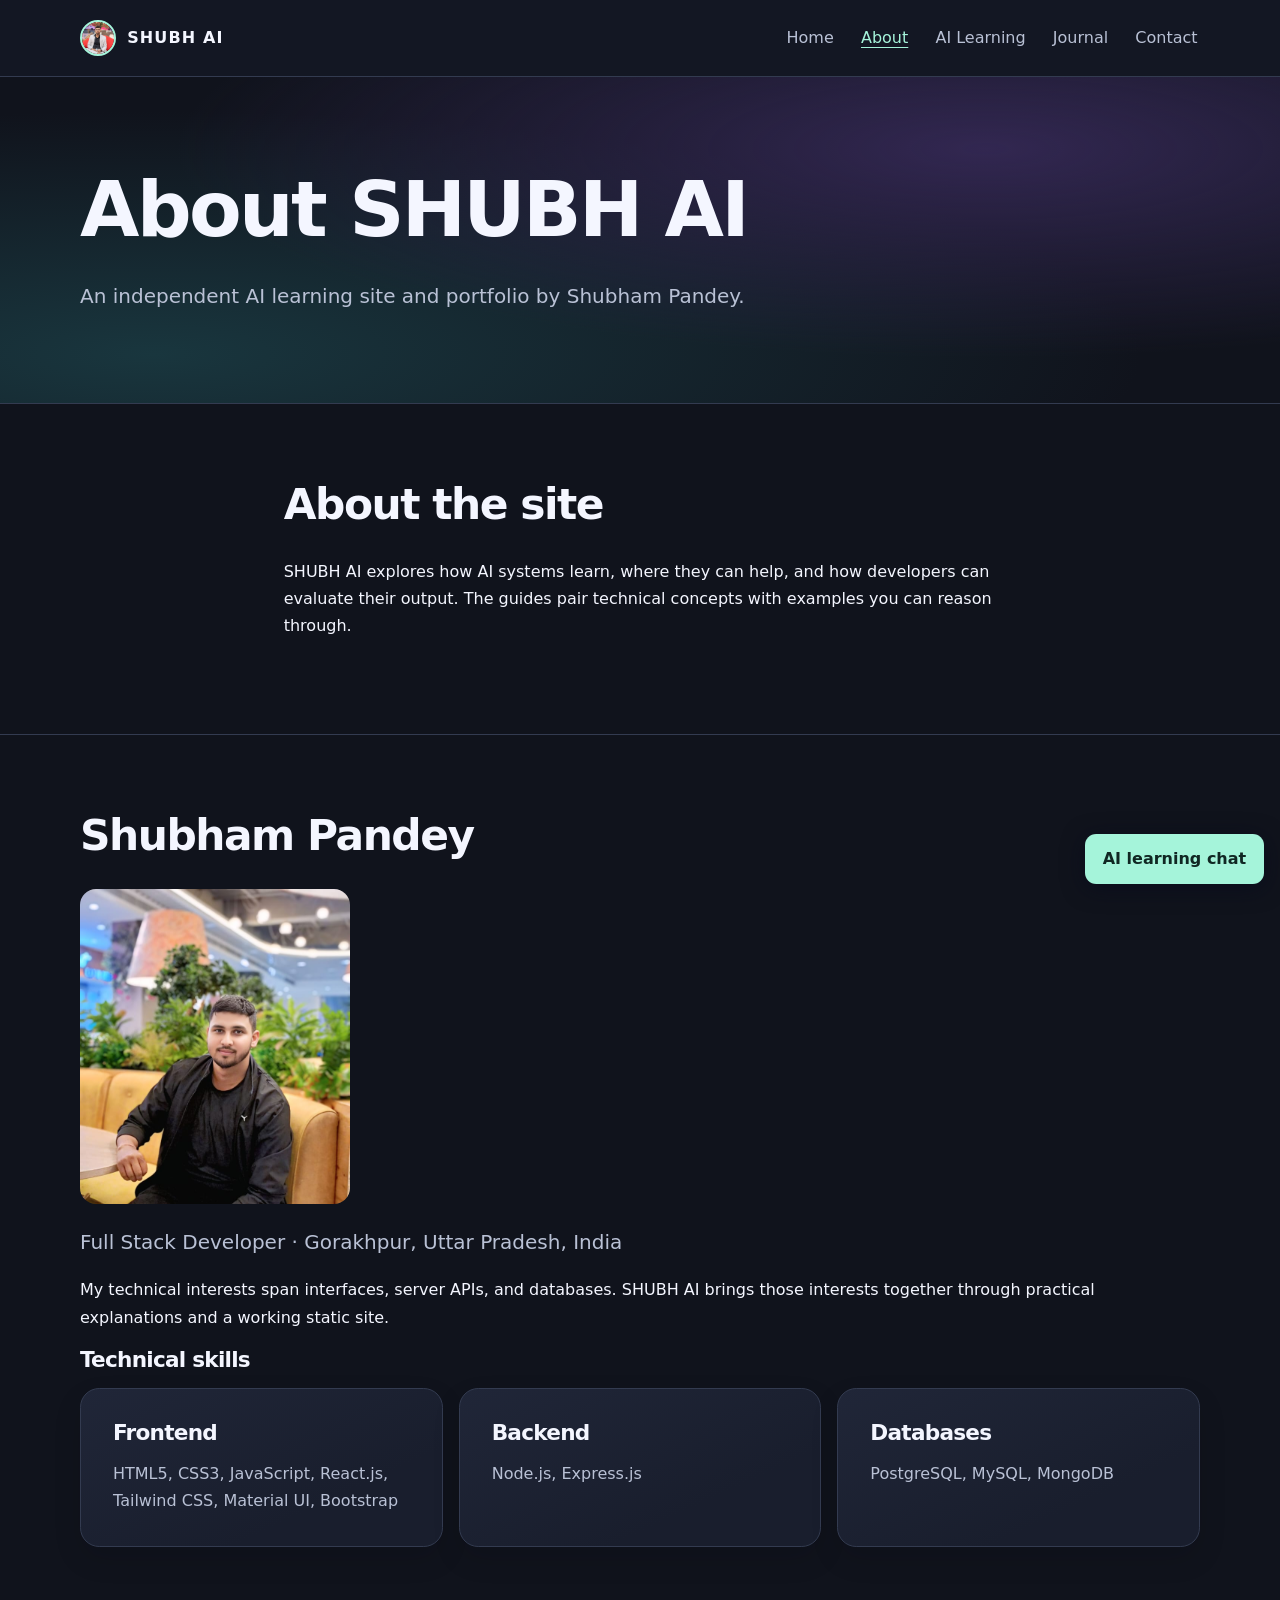
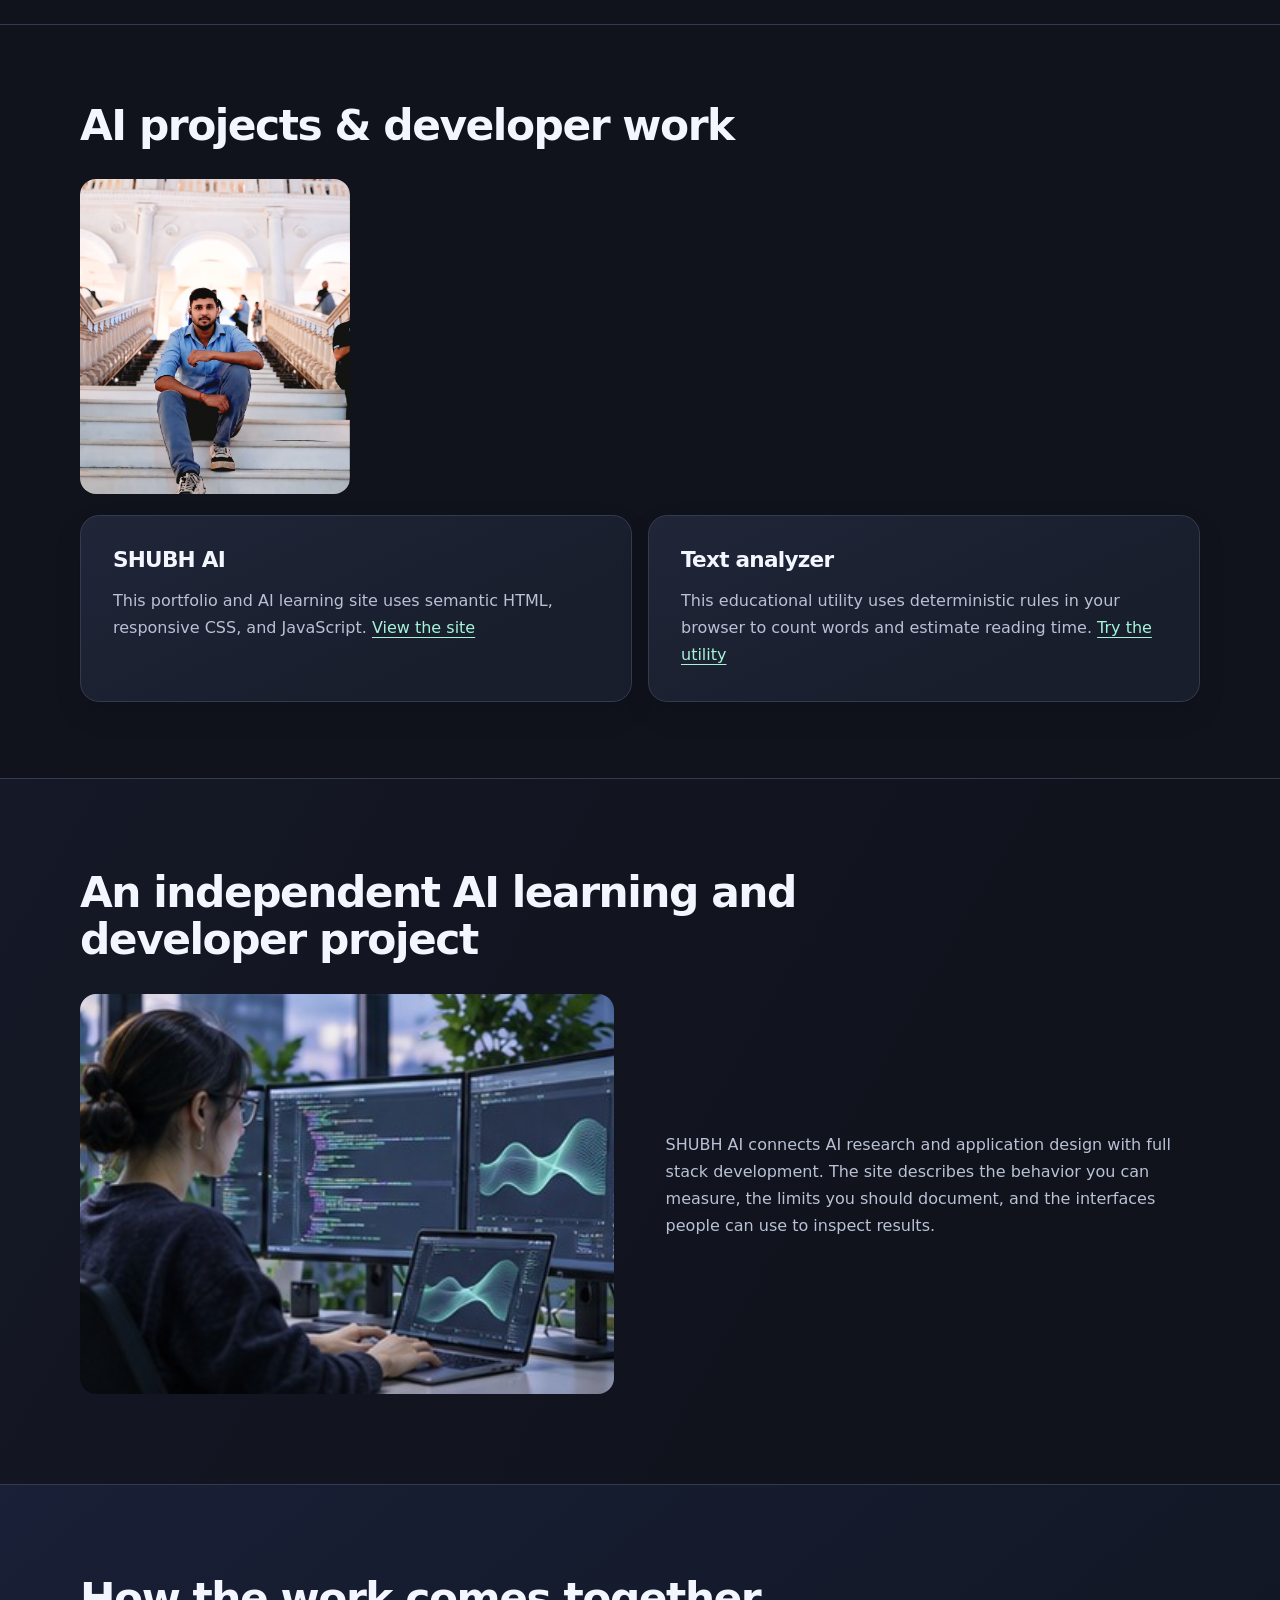
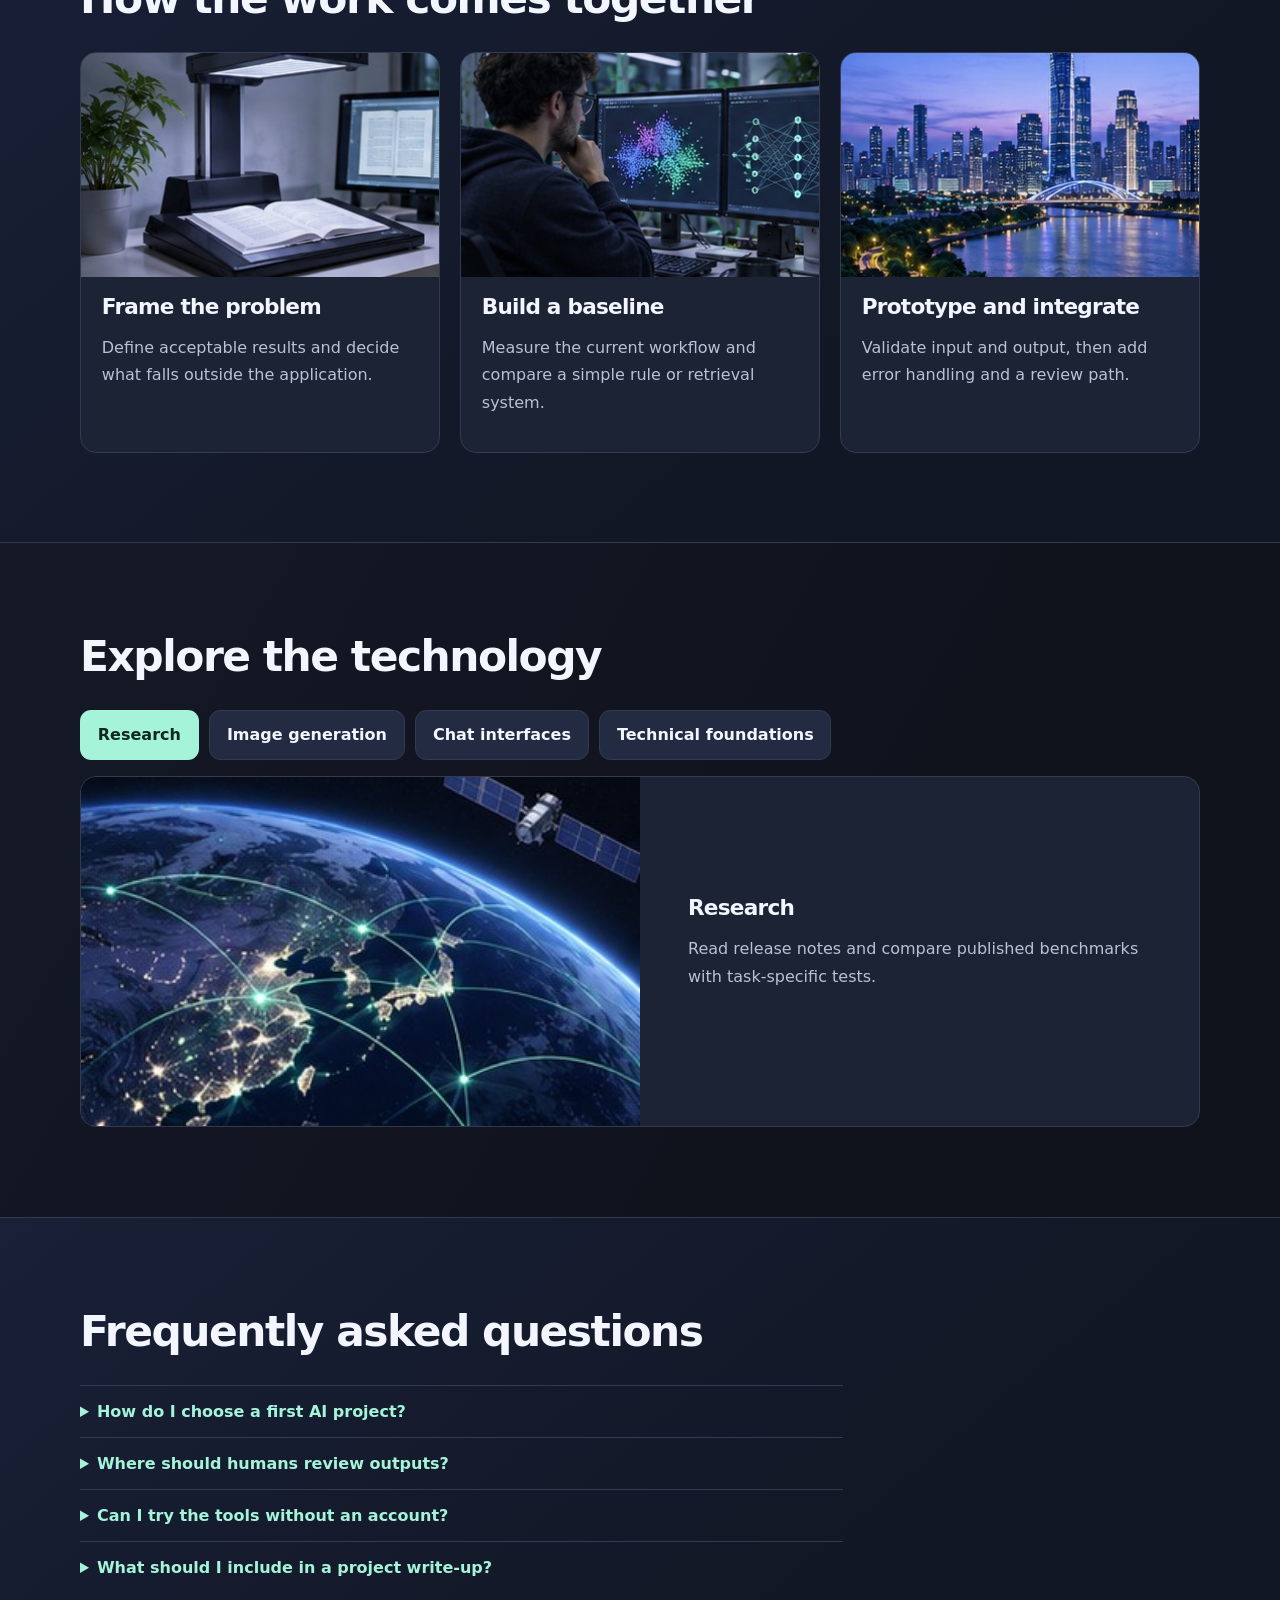
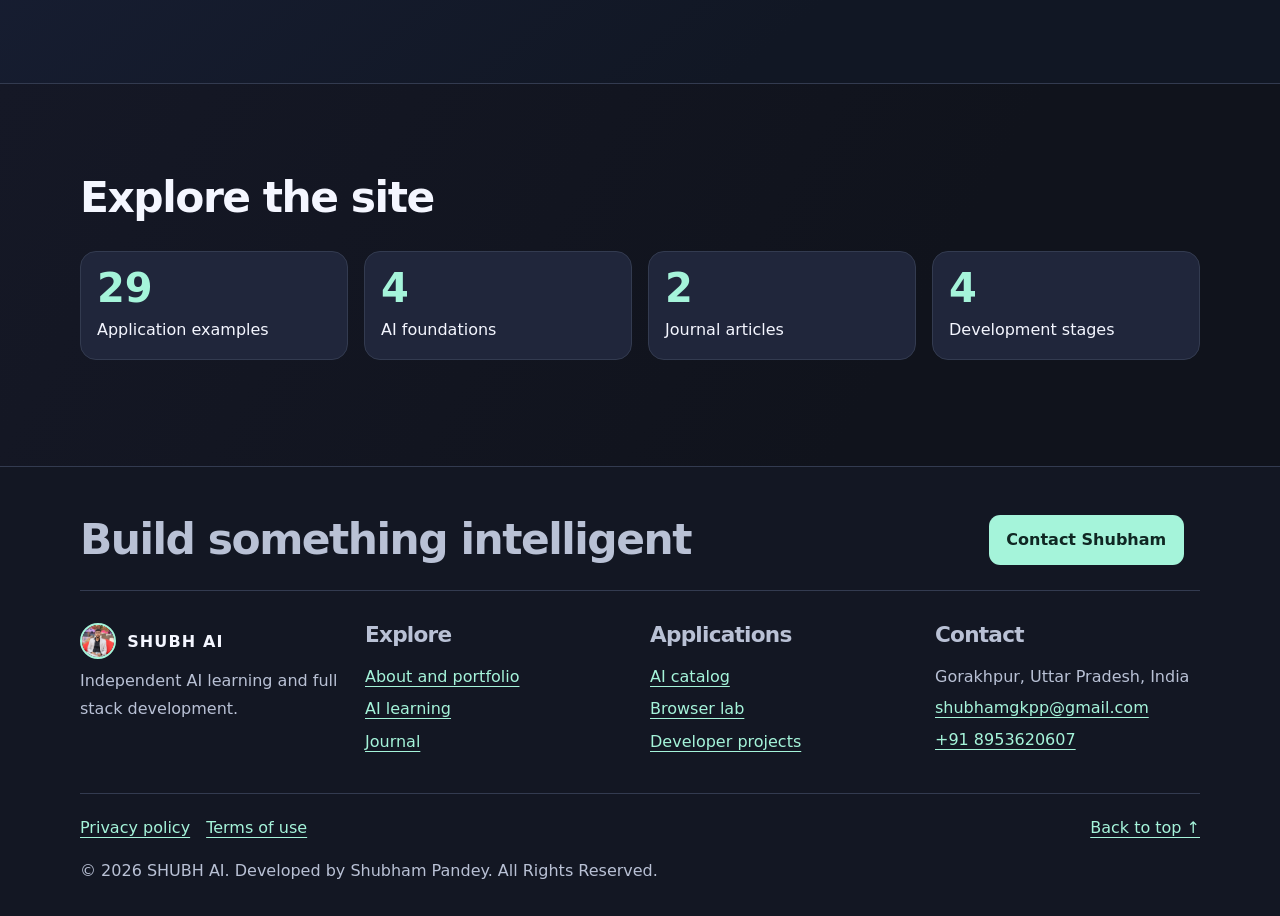
==== about.html @ d853c89f "Publish SHUBH AI website source" ====
<!doctype html>
<html lang="en">
<head>
  <meta charset="utf-8">
  <meta name="viewport" content="width=device-width, initial-scale=1">
  <title>About SHUBH AI | SHUBH AI</title>
  <meta name="description" content="An independent AI learning site and portfolio by Shubham Pandey.">
  <meta name="theme-color" content="#10131c">
  <link rel="icon" href="assets/mark.svg" type="image/svg+xml">
  <link rel="stylesheet" href="assets/site.css">
  <script defer src="assets/site.js"></script>

  <script defer src="assets/experience.js"></script>
</head>
<body id="top">
  <a class="skip" href="#main">Skip to content</a>
  <header><div class="wrap bar">
    <a class="brand" href="index.html"><img class="portrait-logo" src="assets/brand-photo.png" width="36" height="36" alt=""> SHUBH AI</a>
    <button class="menu secondary" type="button" aria-controls="navigation" aria-expanded="false">Menu</button>
    <nav id="navigation" aria-label="Main navigation"><a href="index.html">Home</a><a href="about.html" aria-current="page">About</a><a href="ai-solutions.html">AI Learning</a><a href="blog.html">Journal</a><a href="contact.html">Contact</a></nav>
  </div></header>
  <main id="main" tabindex="-1">
    <section class="hero "><div class="wrap">
      <div><h1>About SHUBH AI</h1><p class="lead">An independent AI learning site and portfolio by Shubham Pandey.</p></div>
    </div></section>
    <section class="section"><div class="wrap prose"><h2>About the site</h2><p>SHUBH AI explores how AI systems learn, where they can help, and how developers can evaluate their output. The guides pair technical concepts with examples you can reason through.</p></div></section><section class="section"><div class="wrap "><h2 id="developer">Shubham Pandey</h2><img class="profile-photo" src="assets/developer-photo.png" alt="Shubham Pandey" loading="lazy">
<p class="lead">Full Stack Developer · Gorakhpur, Uttar Pradesh, India</p>
<p>My technical interests span interfaces, server APIs, and databases. SHUBH AI brings those interests together through practical explanations and a working static site.</p>
<h3>Technical skills</h3><div class="grid"><article class="card"><h3>Frontend</h3><p>HTML5, CSS3, JavaScript, React.js, Tailwind CSS, Material UI, Bootstrap</p></article><article class="card"><h3>Backend</h3><p>Node.js, Express.js</p></article><article class="card"><h3>Databases</h3><p>PostgreSQL, MySQL, MongoDB</p></article></div></div></section><section class="section"><div class="wrap "><h2 id="projects">AI projects &amp; developer work</h2><img class="profile-photo portfolio-photo" src="assets/portfolio-photo.png" alt="Shubham Pandey seated on a staircase" loading="lazy"><div class="grid"><article class="card"><h3>SHUBH AI</h3><p>This portfolio and AI learning site uses semantic HTML, responsive CSS, and JavaScript. <a href="index.html">View the site</a></p></article><article class="card"><h3>Text analyzer</h3><p>This educational utility uses deterministic rules in your browser to count words and estimate reading time. <a href="ai-solutions.html#tools">Try the utility</a></p></article></div></div></section>
  <section class="showcase "><div class="wrap"><h2>An independent AI learning and developer project</h2><div class="feature-split"><img class="editorial" src="assets/editorial-15.jpg" width="640" height="480" alt="" loading="lazy"><div><p>SHUBH AI connects AI research and application design with full stack development. The site describes the behavior you can measure, the limits you should document, and the interfaces people can use to inspect results.</p></div></div></div></section><section class="showcase "><div class="wrap"><h2>How the work comes together</h2><div class="feature-grid"><article class="feature-card" ><img class="editorial" src="assets/editorial-4.jpg" width="640" height="480" alt="" loading="lazy"><div><h3>Frame the problem</h3><p>Define acceptable results and decide what falls outside the application.</p></div></article><article class="feature-card" ><img class="editorial" src="assets/editorial-5.jpg" width="640" height="480" alt="" loading="lazy"><div><h3>Build a baseline</h3><p>Measure the current workflow and compare a simple rule or retrieval system.</p></div></article><article class="feature-card" ><img class="editorial" src="assets/editorial-6.jpg" width="640" height="480" alt="" loading="lazy"><div><h3>Prototype and integrate</h3><p>Validate input and output, then add error handling and a review path.</p></div></article></div></div></section><section class="showcase "><div class="wrap"><h2>Explore the technology</h2><div data-tabs><div class="tab-buttons" role="tablist" aria-label="Explore the technology" hidden><button type="button" id="about-tab-0" aria-controls="about-panel-0" role="tab" aria-selected="false">Research</button><button type="button" id="about-tab-1" aria-controls="about-panel-1" role="tab" aria-selected="false">Image generation</button><button type="button" id="about-tab-2" aria-controls="about-panel-2" role="tab" aria-selected="false">Chat interfaces</button><button type="button" id="about-tab-3" aria-controls="about-panel-3" role="tab" aria-selected="false">Technical foundations</button></div><div class="tab-panels"><div id="about-panel-0" aria-labelledby="about-tab-0" role="tabpanel"><article class="feature-card" ><img class="editorial" src="assets/editorial-9.jpg" width="640" height="480" alt="" loading="lazy"><div><h3>Research</h3><p>Read release notes and compare published benchmarks with task-specific tests.</p></div></article></div><div id="about-panel-1" aria-labelledby="about-tab-1" role="tabpanel"><article class="feature-card" ><img class="editorial" src="assets/editorial-10.jpg" width="640" height="480" alt="" loading="lazy"><div><h3>Image generation</h3><p>Explore prompt composition and check whether generated images meet a brief.</p></div></article></div><div id="about-panel-2" aria-labelledby="about-tab-2" role="tabpanel"><article class="feature-card" ><img class="editorial" src="assets/editorial-11.jpg" width="640" height="480" alt="" loading="lazy"><div><h3>Chat interfaces</h3><p>Use source-grounded responses and make uncertainty visible.</p></div></article></div><div id="about-panel-3" aria-labelledby="about-tab-3" role="tabpanel"><article class="feature-card" ><img class="editorial" src="assets/editorial-12.jpg" width="640" height="480" alt="" loading="lazy"><div><h3>Technical foundations</h3><p>Build accessible frontends, APIs with predictable errors, and queryable data models.</p></div></article></div></div></div></div></section><section class="showcase "><div class="wrap"><h2>Frequently asked questions</h2><div class="faq"><details><summary>How do I choose a first AI project?</summary><p>Pick a narrow task with examples you can verify. Measure a simple baseline before training or integrating a model.</p></details><details><summary>Where should humans review outputs?</summary><p>Add review wherever an incorrect decision could affect people, publish information, or change important records.</p></details><details><summary>Can I try the tools without an account?</summary><p>The text analyzer and the learning chat run locally in your browser.</p></details><details><summary>What should I include in a project write-up?</summary><p>Document the input data, baseline, evaluation split, limitations and examples of failures.</p></details></div></div></section><section class="showcase"><div class="wrap"><h2>Explore the site</h2><dl class="site-stats"><div><dt>Application examples</dt><dd>29</dd></div><div><dt>AI foundations</dt><dd>4</dd></div><div><dt>Journal articles</dt><dd>2</dd></div><div><dt>Development stages</dt><dd>4</dd></div></dl></div></section></main>
  <footer class="site-footer"><div class="wrap">
<div class="footer-cta"><h2>Build something intelligent</h2><a class="button" href="contact.html">Contact Shubham</a></div>
<div class="footer-grid"><div><a class="brand" href="index.html"><img class="portrait-logo" src="assets/brand-photo.png" width="36" height="36" alt=""> SHUBH AI</a><p>Independent AI learning and full stack development.</p></div>
<div><h3>Explore</h3><a href="about.html">About and portfolio</a><a href="ai-solutions.html">AI learning</a><a href="blog.html">Journal</a></div>
<div><h3>Applications</h3><a href="ai-solutions.html#catalog">AI catalog</a><a href="ai-solutions.html#tools">Browser lab</a><a href="about.html#projects">Developer projects</a></div>
<div><h3>Contact</h3><p>Gorakhpur, Uttar Pradesh, India</p><a href="mailto:shubhamgkpp@gmail.com">shubhamgkpp@gmail.com</a><a href="tel:+918953620607">+91 8953620607</a></div></div>
<div class="footer-bottom"><a class="back-top" href="#top">Back to top ↑</a><a href="privacy-policy.html">Privacy policy</a><a href="term-services.html">Terms of use</a><p>© 2026 SHUBH AI. Developed by Shubham Pandey. All Rights Reserved.</p></div></div></footer><button type="button" class="chat-launch" aria-controls="learning-chat" aria-expanded="false" hidden>AI learning chat</button>
<section class="chat-panel" id="learning-chat" aria-labelledby="chat-title" hidden>
<div class="chat-heading"><h2 id="chat-title">AI learning chat</h2><button type="button" data-chat-close aria-label="Close chat">×</button></div>
<p>Ask about SHUBH AI, Shubham, projects, or contact details. General questions are skipped.</p><div class="chat-history" role="log" aria-live="polite"></div>
<form id="chat-form"><label for="chat-query">Ask about an AI topic</label><input id="chat-query" name="query" required maxlength="180" placeholder="Try: How can I contact Shubham?"><button>Send</button></form></section>
</body>
</html>
---- assets/site.css ----
:root{color-scheme:dark;--bg:#10131c;--surface:#191e2d;--border:#333b50;--muted:#b9c1d5;--ink:#f4f6ff;--mint:#a5f4da;--violet:#bcb0ff;font-family:"DM Sans",system-ui,sans-serif}
*{box-sizing:border-box}
body{margin:0;background:var(--bg);color:var(--ink);line-height:1.7}
a{color:var(--mint);text-underline-offset:.25em}
a:hover{color:white}
:focus-visible{outline:3px solid var(--violet);outline-offset:5px}
.wrap{width:min(1120px,calc(100% - 3rem));margin-inline:auto}
header{border-bottom:1px solid var(--border);background:#131723}
.bar{display:flex;align-items:center;justify-content:space-between;flex-wrap:wrap;gap:1rem;padding-block:1rem}
.brand{display:inline-flex;gap:.7rem;align-items:center;font-weight:850;letter-spacing:.07em;text-decoration:none;color:var(--ink)}
nav{display:flex;flex-wrap:wrap;gap:.5rem 1.4rem}
nav a{color:var(--muted);text-decoration:none}
nav a[aria-current]{color:var(--mint);text-decoration:underline}
.menu{display:none}
.skip{position:absolute;left:1rem;top:1rem;transform:translateY(-200%);background:var(--bg);padding:.5rem;z-index:5}
.skip:focus{transform:none}
.hero{background:radial-gradient(ellipse at 78% 20%,#302753,transparent 55%),radial-gradient(ellipse at 9% 90%,#14343a,transparent 52%);border-bottom:1px solid var(--border)}
.hero .wrap{padding-block:clamp(3rem,9vw,8rem)}
.hero.home .wrap{display:grid;grid-template-columns:1.25fr 1fr;gap:2rem;align-items:center}
.eyebrow{color:var(--mint);font-weight:700;letter-spacing:.13em;text-transform:uppercase;font-size:.8rem}
h1,h2,h3{line-height:1.12;margin:0 0 .7em;letter-spacing:-.035em}
h1{font-size:clamp(2.4rem,6vw,5.25rem);margin-bottom:.35em}
h2{font-size:clamp(1.75rem,4vw,2.65rem)}
h3{font-size:1.35rem}
p{margin:0 0 1.1rem}
.lead{font-size:clamp(1rem,2vw,1.25rem);max-width:63ch;color:var(--muted)}
.section{padding-block:clamp(2.4rem,6vw,5rem)}
.section+.section{border-top:1px solid var(--border)}
.grid{display:grid;grid-template-columns:repeat(auto-fit,minmax(min(100%,245px),1fr));gap:1rem}
.card{background:var(--surface);border:1px solid var(--border);border-radius:1.2rem;padding:clamp(1.3rem,3vw,2rem);transition:border-color .2s,transform .2s}
.card:hover{border-color:var(--violet);transform:translateY(-3px)}
.card p,.muted{color:var(--muted)}
.actions{display:flex;flex-wrap:wrap;gap:.8rem;margin-top:1.5rem}
.button,button{display:inline-block;border:1px solid transparent;border-radius:.7rem;padding:.65rem 1.05rem;background:var(--mint);color:#102723;font:inherit;font-weight:750;text-decoration:none;cursor:pointer}
.button:hover,button:hover{background:white;color:#102723}
button:disabled{opacity:.65;cursor:default}
.secondary{background:transparent;border-color:var(--border);color:var(--ink)}
.prose{max-width:70ch}
.prose h2:not(:first-child){margin-top:1.3em}
label{display:block;font-weight:650;margin-bottom:.3rem}
input,textarea{display:block;width:100%;margin-bottom:1rem;padding:.7rem .8rem;border:1px solid var(--border);border-radius:.55rem;background:#10131c;color:var(--ink);font:inherit}
textarea{min-height:9rem;resize:vertical}
[hidden]{display:none!important}
#form-status,#text-result{margin-top:1rem;color:var(--mint)}
.visual{width:100%;height:auto;max-width:460px;margin-inline:auto;display:block}
.flow-dot{animation:pulse 3s ease-in-out infinite alternate;transform-box:fill-box;transform-origin:center}
@keyframes pulse{to{transform:scale(1.4);opacity:.65}}
footer{border-top:1px solid var(--border);color:var(--muted);padding-block:2rem}
footer a{margin-right:1rem}
footer p{margin-top:1rem;margin-bottom:0}
@media(max-width:680px){
.wrap{width:calc(100% - 2rem)}
.hero.home .wrap{grid-template-columns:1fr}
.visual{max-width:300px}
.bar nav{width:100%}
.js .menu{display:inline-block}
}
@media(prefers-reduced-motion:reduce){*,*::before,*::after{animation:none!important;transition:none!important}}
@layer polish {
  body { overflow-wrap: anywhere; }
}
body{min-height:100vh;display:flex;flex-direction:column}
main{flex:1}
.brand{flex-shrink:0}
nav a{display:inline-flex;align-items:center;min-height:44px;padding:.25rem .15rem}
.hero{background-image:radial-gradient(ellipse at 77% 22%,#322751,transparent 58%),radial-gradient(ellipse at 12% 85%,#19363e,transparent 62%)}
.hero:not(.home) .wrap{padding-block:clamp(2.75rem,7vw,6rem)}
.hero h1{text-wrap:balance}
.hero .lead:last-child{margin-bottom:0}
.card{min-width:0;background:linear-gradient(155deg,#202638,var(--surface) 70%);box-shadow:0 12px 28px #090b141f}
.card p:last-child{margin-bottom:0}
.card:focus-within{border-color:var(--violet)}
.card address{font-style:normal}
.card input:focus,.card textarea:focus,textarea:focus{border-color:var(--mint)}
button:disabled:hover{background:var(--mint)}
.visual{filter:drop-shadow(0 18px 32px #080b1766)}
footer{background:#131723}
@media(max-width:850px){
  .hero.home .wrap{grid-template-columns:minmax(0,1.1fr) minmax(0,.9fr)}
  .hero.home h1{font-size:clamp(2.25rem,6.5vw,4.75rem)}
}
@media(max-width:680px){
  .hero.home .wrap{grid-template-columns:minmax(0,1fr)}
  .bar nav a{padding-inline:.35rem}
}
.showcase{padding-block:clamp(3rem,7vw,6rem);border-top:1px solid var(--border);background:linear-gradient(120deg,#151826,#10131c 70%)}
.showcase h2{max-width:28ch}
.showcase:nth-of-type(even){background:linear-gradient(140deg,#192037,#111724 70%)}
.editorial{display:block;width:100%;height:auto;aspect-ratio:4/3;object-fit:cover;background:#293448;border-radius:1rem}
.home .editorial{box-shadow:0 26px 70px #070a1366;border:1px solid #645d86}
.feature-grid,.feature-split,.article-layout,.footer-grid{display:grid;gap:1.25rem}
.feature-grid{grid-template-columns:repeat(auto-fit,minmax(min(100%,250px),1fr))}
.feature-split{grid-template-columns:repeat(auto-fit,minmax(min(100%,375px),1fr));align-items:center;gap:clamp(1.25rem,4vw,4rem)}
.feature-split p,.feature-card p,.showcase>div>p{color:var(--muted)}
.feature-card{min-width:0;overflow:hidden;border:1px solid var(--border);border-radius:1rem;background:#1c2335;transition:transform .2s,border-color .2s}
.feature-card .editorial{border-radius:0;aspect-ratio:16/10}
.feature-card>div{padding:1.15rem 1.3rem}
.feature-card:hover,.feature-card:focus-within{border-color:var(--violet)}
.feature-card:hover{transform:translateY(-3px)}
.feature-card:target{outline:2px solid var(--mint);outline-offset:3px;scroll-margin:1rem}
.carousel{min-width:0}
.rail{display:grid;grid-auto-flow:column;grid-auto-columns:clamp(230px,32%,355px);gap:1rem;overflow-x:auto;scroll-snap-type:x mandatory;scroll-behavior:smooth;padding:.35rem 0 .8rem;scrollbar-color:#76719b #191e2d}
.rail>*{scroll-snap-align:start}
.rail-controls{display:flex;justify-content:flex-end;gap:.5rem;margin-top:1rem}
.rail-controls button{min-width:46px;padding:.4rem .75rem;font-size:1.35rem}
.featured .rail{grid-auto-columns:100%}
.hero-slide{display:grid;align-items:end;min-height:clamp(315px,36vw,460px);padding:clamp(1.4rem,5vw,4rem);border:1px solid var(--border);border-radius:1rem;background:linear-gradient(90deg,#101426f5,#101426a0 57%,#10142625),var(--hero-image) center/cover no-repeat}
.hero-slide p{max-width:45ch}
.section-link{margin-top:1.5rem}
.faq,.article-notes{max-width:75ch}
details{border-top:1px solid var(--border);padding:.75rem 0}
summary{cursor:pointer;font-weight:700;color:var(--mint)}
details p{margin:.65rem 0 0}
.catalog-controls{display:grid;gap:.35rem 1rem;grid-template-columns:auto minmax(0,1fr);align-items:center;margin:1.25rem 0}
.catalog-controls input,.catalog-controls select,.catalog-controls p{margin:0}
select{width:100%;border:1px solid var(--border);border-radius:.55rem;background:#10131c;color:var(--ink);font:inherit;padding:.7rem .8rem}
.article-layout{grid-template-columns:minmax(0,2.25fr) minmax(200px,1fr);align-items:start;gap:clamp(1.4rem,4vw,3.5rem)}
.article-layout article>.editorial,.card>.editorial{margin-bottom:1.5rem}
.article-layout article>.editorial{aspect-ratio:16/8}
.article-layout article>h2:not(:first-child){margin-top:1.25em}
.article-sidebar{background:var(--surface);border:1px solid var(--border);border-radius:1rem;padding:1.15rem}
.article-sidebar h2{font-size:1.55rem}
.article-notes form{margin-top:1rem}
.footer-cta{display:flex;gap:1rem;justify-content:space-between;align-items:center;flex-wrap:wrap;border-bottom:1px solid var(--border);padding:1rem 0 1.6rem}
.footer-cta h2{margin:0}
.footer-grid{grid-template-columns:repeat(auto-fit,minmax(min(100%,205px),1fr));padding-block:2rem}
.footer-grid>div>a{display:block;margin-bottom:.35rem}
.footer-grid>div>.brand{display:inline-flex}
.footer-grid p{margin:0 0 .25rem}
.footer-bottom{border-top:1px solid var(--border);padding-top:1.25rem}
.chat-launch{position:fixed;z-index:4;right:1rem;bottom:1rem;box-shadow:0 4px 22px #070b1caa}
.chat-panel{position:fixed;z-index:5;right:1rem;bottom:1rem;width:min(390px,calc(100vw - 2rem));max-height:calc(100dvh - 2rem);overflow:auto;background:#1d2638;border:1px solid #596781;border-radius:1rem;padding:1rem;box-shadow:0 12px 44px #020617c0}
.chat-heading{display:flex;align-items:center;justify-content:space-between;gap:1rem}
.chat-heading h2{font-size:1.5rem;margin:0}
.chat-history{max-height:30vh;overflow:auto}
.chat-history p{background:#121828;padding:.65rem;border-radius:.5rem;margin-bottom:.4rem}
.chat-panel form{margin-top:.8rem}
@media(max-width:680px){
  .rail{grid-auto-columns:min(82%,310px)}
  .article-layout,.catalog-controls{grid-template-columns:minmax(0,1fr)}
  .hero.home .editorial{max-height:310px}
}
@media(prefers-reduced-motion:reduce){.rail{scroll-behavior:auto}.feature-card:hover{transform:none}}
.tab-buttons{display:flex;flex-wrap:wrap;gap:.65rem;margin:0 0 1rem}
.tab-buttons button[aria-selected=false]{background:#222b42;color:var(--ink);border-color:var(--border)}
.tab-panels .feature-card{display:grid;grid-template-columns:minmax(0,1fr) minmax(0,1fr);align-items:center}
.tab-panels .feature-card>div{padding:clamp(1.25rem,4vw,3rem)}
.site-stats{display:grid;grid-template-columns:repeat(auto-fit,minmax(min(100%,175px),1fr));gap:1rem}
.site-stats>div{display:flex;flex-direction:column-reverse;padding:1rem;border:1px solid var(--border);border-radius:1rem;background:#20263b}
.site-stats dd{color:var(--mint);font-size:2.5rem;font-weight:800;line-height:1;margin:0 0 .5rem}
@media(max-width:680px){.tab-panels .feature-card{grid-template-columns:minmax(0,1fr)}}
.hero.home{background-image:linear-gradient(90deg,#101523 7%,#11182cf2 48%,#17192dbb 100%),url(editorial-0.jpg);background-size:cover;background-position:center}
.hero.home .wrap{grid-template-columns:minmax(0,1.2fr) minmax(0,1fr);min-height:min(680px,80vh);padding-block:clamp(3rem,7vw,6.7rem)}
.hero.home h1{font-size:clamp(2.3rem,4.45vw,4.1rem);text-wrap:initial}
@media(max-width:850px){.hero.home .wrap{min-height:0}.hero.home h1{font-size:clamp(2.2rem,4.75vw,3.2rem)}}
@media(max-width:680px){.hero.home .wrap{grid-template-columns:minmax(0,1fr)}}
.topic-band{display:grid;gap:.35rem;padding:1.15rem 1rem;text-align:center;background:linear-gradient(100deg,#2c3560,#464064,#283b4c);border-block:1px solid #666582}
.topic-band p{margin:0;color:var(--ink);font-weight:700}
.topic-band span{padding-inline:.4rem;color:var(--mint)}
.back-top{float:right;margin-right:0}
@media(max-width:440px){.back-top{float:none;display:block;margin-bottom:.6rem}}
.portrait-logo{object-fit:cover;object-position:50% 26%;border-radius:50%;border:2px solid var(--mint)}
.profile-photo{display:block;width:min(100%,270px);max-height:315px;object-fit:cover;object-position:50% 42%;border-radius:1rem;margin:0 0 1.3rem}
.portfolio-photo{object-position:50% 70%}
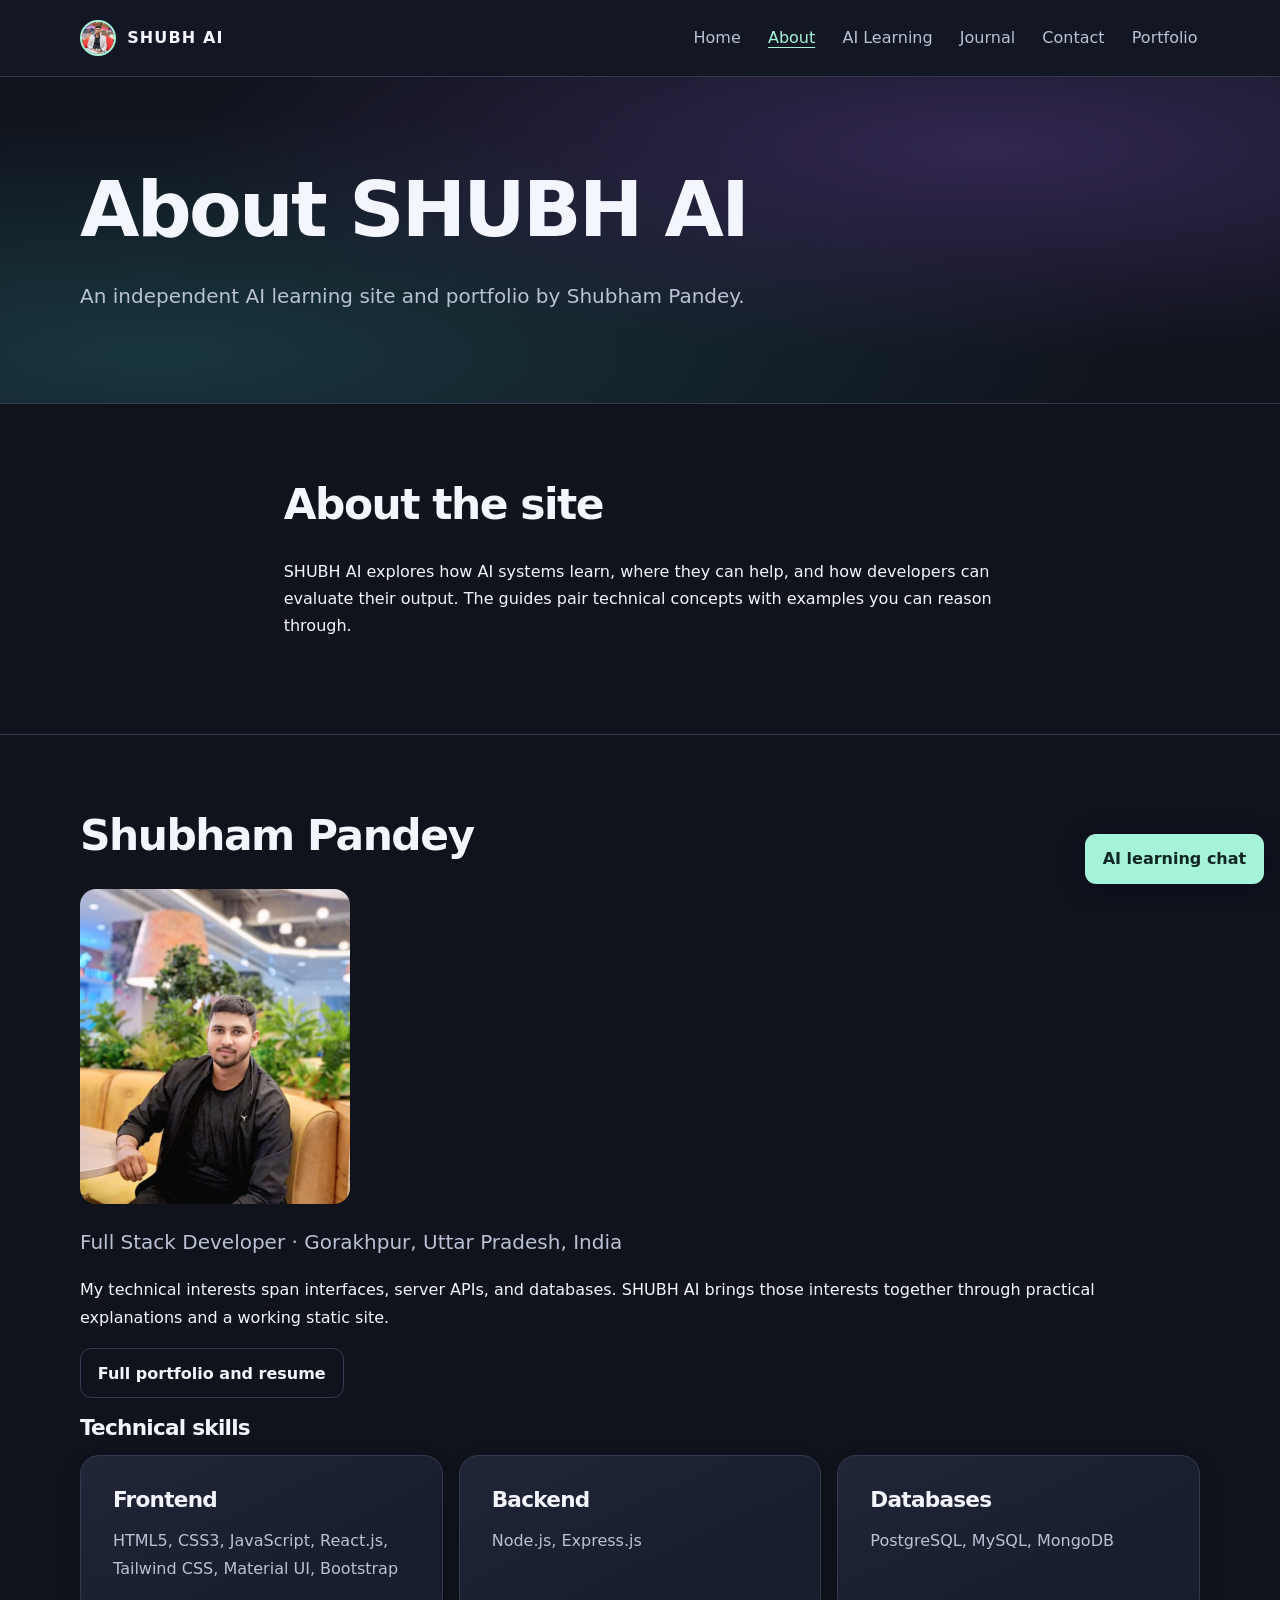
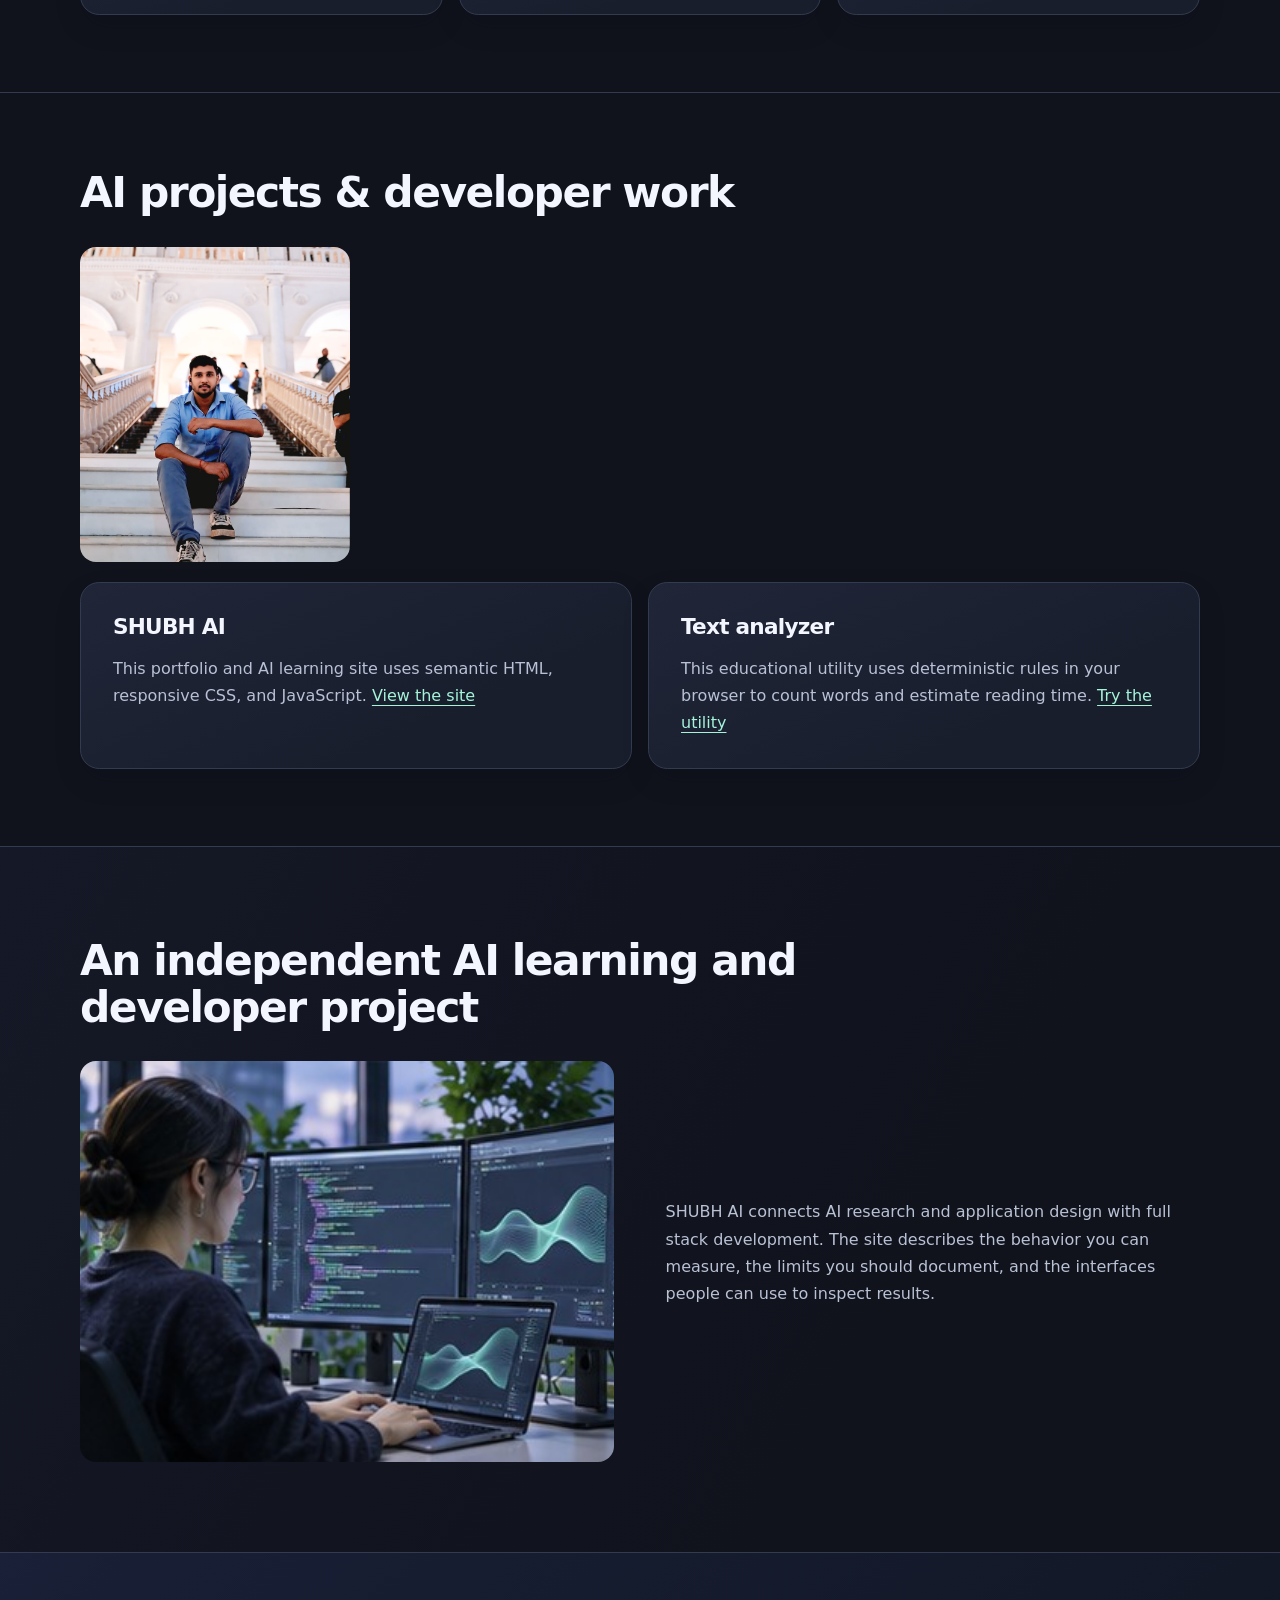
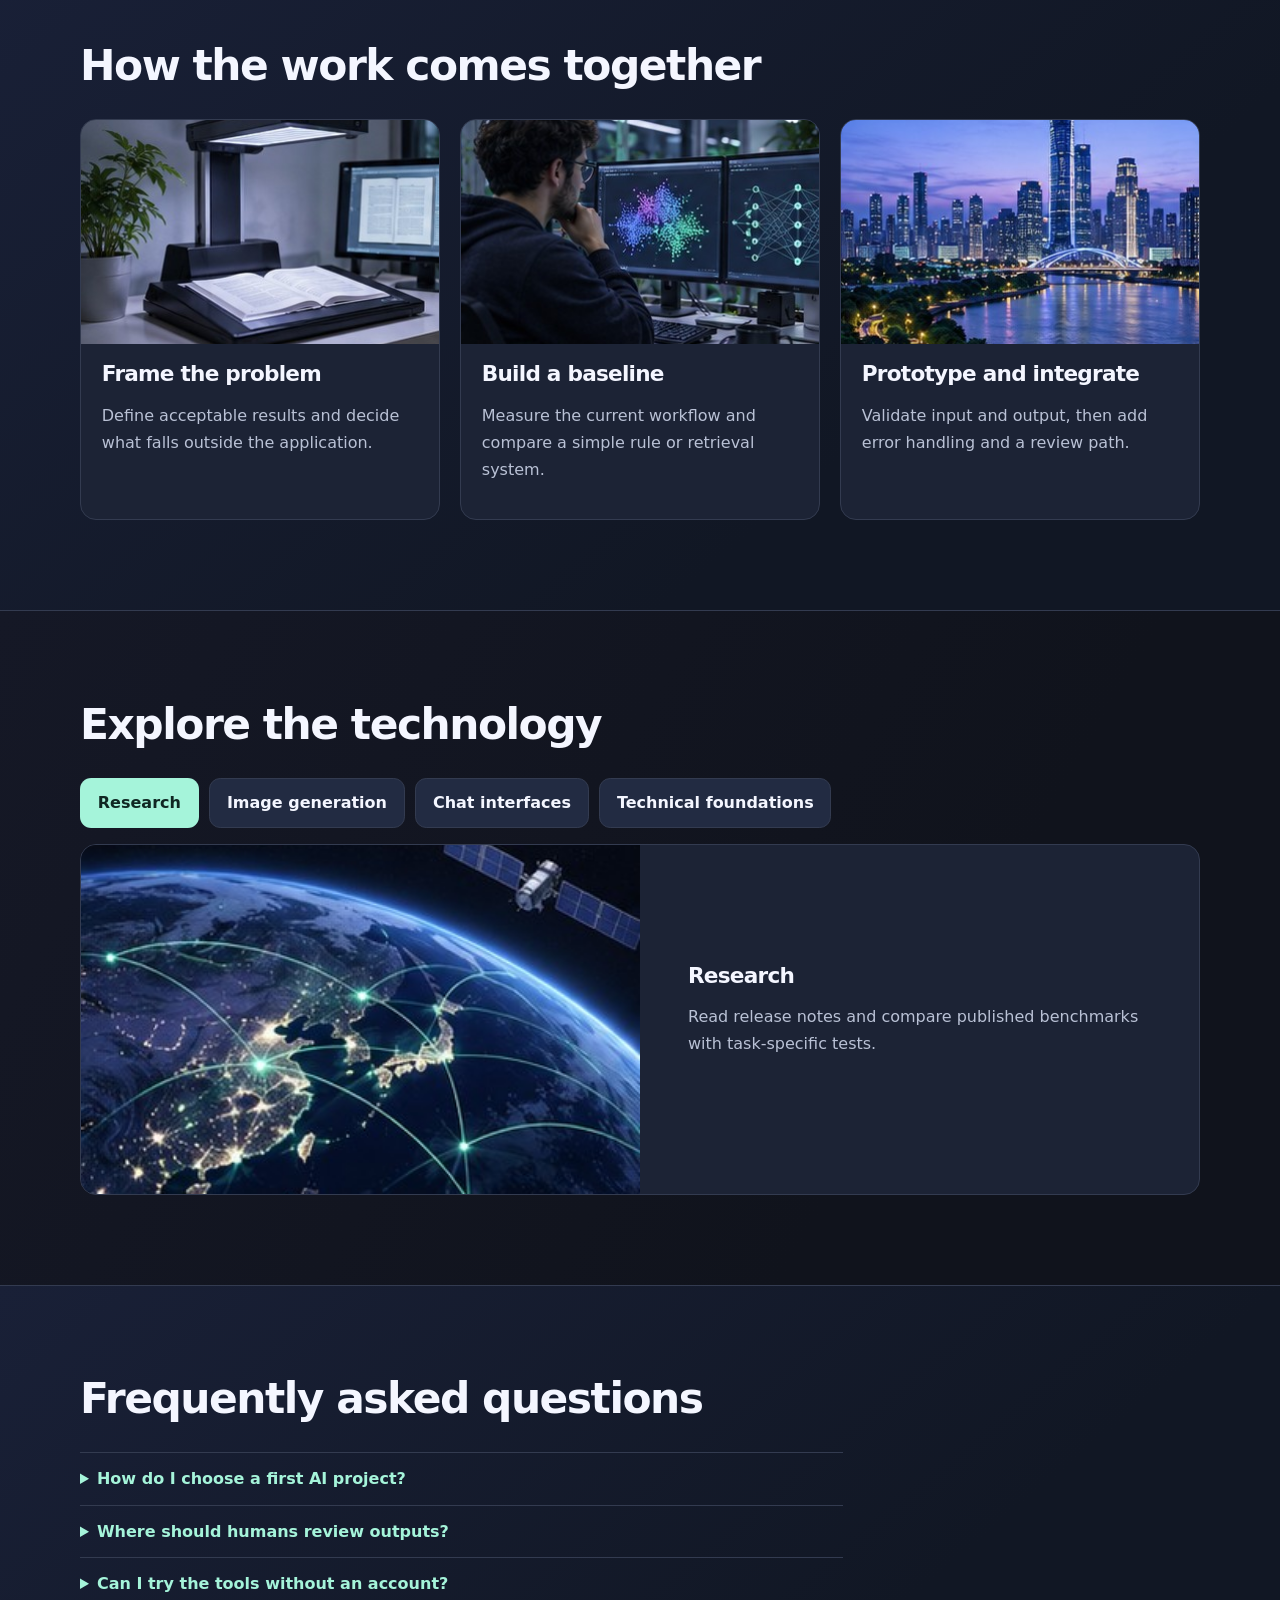
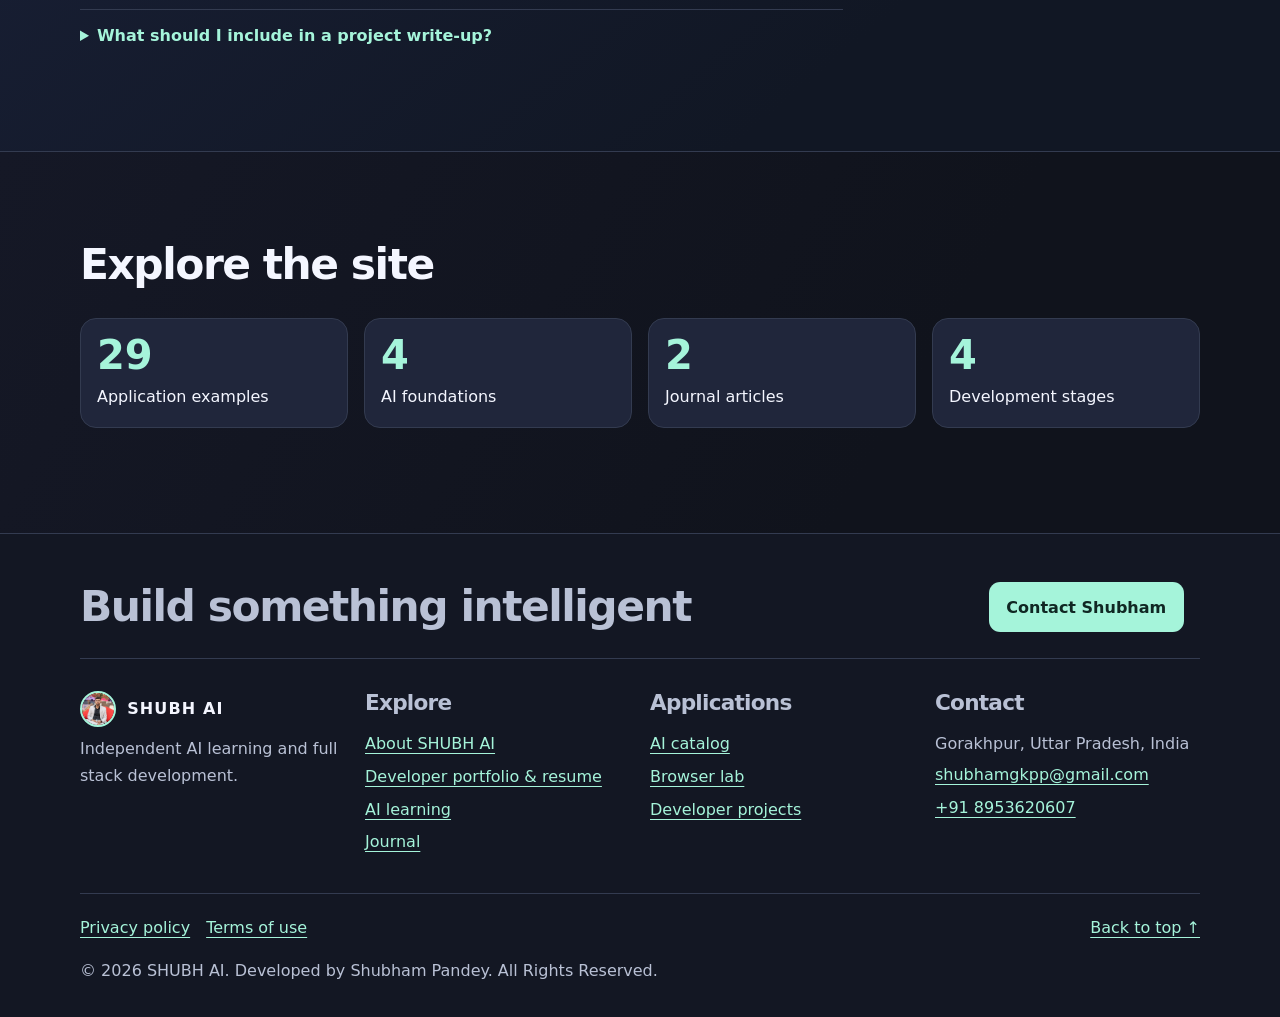
==== commit dc76d07c: "Integrate developer portfolio and resume" ====
--- a/about.html
+++ b/about.html
@@ -17,7 +17,7 @@
   <header><div class="wrap bar">
     <a class="brand" href="index.html"><img class="portrait-logo" src="assets/brand-photo.png" width="36" height="36" alt=""> SHUBH AI</a>
     <button class="menu secondary" type="button" aria-controls="navigation" aria-expanded="false">Menu</button>
-    <nav id="navigation" aria-label="Main navigation"><a href="index.html">Home</a><a href="about.html" aria-current="page">About</a><a href="ai-solutions.html">AI Learning</a><a href="blog.html">Journal</a><a href="contact.html">Contact</a></nav>
+    <nav id="navigation" aria-label="Main navigation"><a href="index.html">Home</a><a href="about.html" aria-current="page">About</a><a href="ai-solutions.html">AI Learning</a><a href="blog.html">Journal</a><a href="contact.html">Contact</a><a href="portfolio.html">Portfolio</a></nav>
   </div></header>
   <main id="main" tabindex="-1">
     <section class="hero "><div class="wrap">
@@ -26,12 +26,12 @@
     <section class="section"><div class="wrap prose"><h2>About the site</h2><p>SHUBH AI explores how AI systems learn, where they can help, and how developers can evaluate their output. The guides pair technical concepts with examples you can reason through.</p></div></section><section class="section"><div class="wrap "><h2 id="developer">Shubham Pandey</h2><img class="profile-photo" src="assets/developer-photo.png" alt="Shubham Pandey" loading="lazy">
 <p class="lead">Full Stack Developer · Gorakhpur, Uttar Pradesh, India</p>
 <p>My technical interests span interfaces, server APIs, and databases. SHUBH AI brings those interests together through practical explanations and a working static site.</p>
-<h3>Technical skills</h3><div class="grid"><article class="card"><h3>Frontend</h3><p>HTML5, CSS3, JavaScript, React.js, Tailwind CSS, Material UI, Bootstrap</p></article><article class="card"><h3>Backend</h3><p>Node.js, Express.js</p></article><article class="card"><h3>Databases</h3><p>PostgreSQL, MySQL, MongoDB</p></article></div></div></section><section class="section"><div class="wrap "><h2 id="projects">AI projects &amp; developer work</h2><img class="profile-photo portfolio-photo" src="assets/portfolio-photo.png" alt="Shubham Pandey seated on a staircase" loading="lazy"><div class="grid"><article class="card"><h3>SHUBH AI</h3><p>This portfolio and AI learning site uses semantic HTML, responsive CSS, and JavaScript. <a href="index.html">View the site</a></p></article><article class="card"><h3>Text analyzer</h3><p>This educational utility uses deterministic rules in your browser to count words and estimate reading time. <a href="ai-solutions.html#tools">Try the utility</a></p></article></div></div></section>
+<p><a class="button secondary" href="portfolio.html">Full portfolio and resume</a></p><h3>Technical skills</h3><div class="grid"><article class="card"><h3>Frontend</h3><p>HTML5, CSS3, JavaScript, React.js, Tailwind CSS, Material UI, Bootstrap</p></article><article class="card"><h3>Backend</h3><p>Node.js, Express.js</p></article><article class="card"><h3>Databases</h3><p>PostgreSQL, MySQL, MongoDB</p></article></div></div></section><section class="section"><div class="wrap "><h2 id="projects">AI projects &amp; developer work</h2><img class="profile-photo portfolio-photo" src="assets/portfolio-photo.png" alt="Shubham Pandey seated on a staircase" loading="lazy"><div class="grid"><article class="card"><h3>SHUBH AI</h3><p>This portfolio and AI learning site uses semantic HTML, responsive CSS, and JavaScript. <a href="index.html">View the site</a></p></article><article class="card"><h3>Text analyzer</h3><p>This educational utility uses deterministic rules in your browser to count words and estimate reading time. <a href="ai-solutions.html#tools">Try the utility</a></p></article></div></div></section>
   <section class="showcase "><div class="wrap"><h2>An independent AI learning and developer project</h2><div class="feature-split"><img class="editorial" src="assets/editorial-15.jpg" width="640" height="480" alt="" loading="lazy"><div><p>SHUBH AI connects AI research and application design with full stack development. The site describes the behavior you can measure, the limits you should document, and the interfaces people can use to inspect results.</p></div></div></div></section><section class="showcase "><div class="wrap"><h2>How the work comes together</h2><div class="feature-grid"><article class="feature-card" ><img class="editorial" src="assets/editorial-4.jpg" width="640" height="480" alt="" loading="lazy"><div><h3>Frame the problem</h3><p>Define acceptable results and decide what falls outside the application.</p></div></article><article class="feature-card" ><img class="editorial" src="assets/editorial-5.jpg" width="640" height="480" alt="" loading="lazy"><div><h3>Build a baseline</h3><p>Measure the current workflow and compare a simple rule or retrieval system.</p></div></article><article class="feature-card" ><img class="editorial" src="assets/editorial-6.jpg" width="640" height="480" alt="" loading="lazy"><div><h3>Prototype and integrate</h3><p>Validate input and output, then add error handling and a review path.</p></div></article></div></div></section><section class="showcase "><div class="wrap"><h2>Explore the technology</h2><div data-tabs><div class="tab-buttons" role="tablist" aria-label="Explore the technology" hidden><button type="button" id="about-tab-0" aria-controls="about-panel-0" role="tab" aria-selected="false">Research</button><button type="button" id="about-tab-1" aria-controls="about-panel-1" role="tab" aria-selected="false">Image generation</button><button type="button" id="about-tab-2" aria-controls="about-panel-2" role="tab" aria-selected="false">Chat interfaces</button><button type="button" id="about-tab-3" aria-controls="about-panel-3" role="tab" aria-selected="false">Technical foundations</button></div><div class="tab-panels"><div id="about-panel-0" aria-labelledby="about-tab-0" role="tabpanel"><article class="feature-card" ><img class="editorial" src="assets/editorial-9.jpg" width="640" height="480" alt="" loading="lazy"><div><h3>Research</h3><p>Read release notes and compare published benchmarks with task-specific tests.</p></div></article></div><div id="about-panel-1" aria-labelledby="about-tab-1" role="tabpanel"><article class="feature-card" ><img class="editorial" src="assets/editorial-10.jpg" width="640" height="480" alt="" loading="lazy"><div><h3>Image generation</h3><p>Explore prompt composition and check whether generated images meet a brief.</p></div></article></div><div id="about-panel-2" aria-labelledby="about-tab-2" role="tabpanel"><article class="feature-card" ><img class="editorial" src="assets/editorial-11.jpg" width="640" height="480" alt="" loading="lazy"><div><h3>Chat interfaces</h3><p>Use source-grounded responses and make uncertainty visible.</p></div></article></div><div id="about-panel-3" aria-labelledby="about-tab-3" role="tabpanel"><article class="feature-card" ><img class="editorial" src="assets/editorial-12.jpg" width="640" height="480" alt="" loading="lazy"><div><h3>Technical foundations</h3><p>Build accessible frontends, APIs with predictable errors, and queryable data models.</p></div></article></div></div></div></div></section><section class="showcase "><div class="wrap"><h2>Frequently asked questions</h2><div class="faq"><details><summary>How do I choose a first AI project?</summary><p>Pick a narrow task with examples you can verify. Measure a simple baseline before training or integrating a model.</p></details><details><summary>Where should humans review outputs?</summary><p>Add review wherever an incorrect decision could affect people, publish information, or change important records.</p></details><details><summary>Can I try the tools without an account?</summary><p>The text analyzer and the learning chat run locally in your browser.</p></details><details><summary>What should I include in a project write-up?</summary><p>Document the input data, baseline, evaluation split, limitations and examples of failures.</p></details></div></div></section><section class="showcase"><div class="wrap"><h2>Explore the site</h2><dl class="site-stats"><div><dt>Application examples</dt><dd>29</dd></div><div><dt>AI foundations</dt><dd>4</dd></div><div><dt>Journal articles</dt><dd>2</dd></div><div><dt>Development stages</dt><dd>4</dd></div></dl></div></section></main>
   <footer class="site-footer"><div class="wrap">
 <div class="footer-cta"><h2>Build something intelligent</h2><a class="button" href="contact.html">Contact Shubham</a></div>
 <div class="footer-grid"><div><a class="brand" href="index.html"><img class="portrait-logo" src="assets/brand-photo.png" width="36" height="36" alt=""> SHUBH AI</a><p>Independent AI learning and full stack development.</p></div>
-<div><h3>Explore</h3><a href="about.html">About and portfolio</a><a href="ai-solutions.html">AI learning</a><a href="blog.html">Journal</a></div>
+<div><h3>Explore</h3><a href="about.html">About SHUBH AI</a><a href="portfolio.html">Developer portfolio &amp; resume</a><a href="ai-solutions.html">AI learning</a><a href="blog.html">Journal</a></div>
 <div><h3>Applications</h3><a href="ai-solutions.html#catalog">AI catalog</a><a href="ai-solutions.html#tools">Browser lab</a><a href="about.html#projects">Developer projects</a></div>
 <div><h3>Contact</h3><p>Gorakhpur, Uttar Pradesh, India</p><a href="mailto:shubhamgkpp@gmail.com">shubhamgkpp@gmail.com</a><a href="tel:+918953620607">+91 8953620607</a></div></div>
 <div class="footer-bottom"><a class="back-top" href="#top">Back to top ↑</a><a href="privacy-policy.html">Privacy policy</a><a href="term-services.html">Terms of use</a><p>© 2026 SHUBH AI. Developed by Shubham Pandey. All Rights Reserved.</p></div></div></footer><button type="button" class="chat-launch" aria-controls="learning-chat" aria-expanded="false" hidden>AI learning chat</button>
--- a/assets/site.css
+++ b/assets/site.css
@@ -162,3 +162,7 @@
 .portrait-logo{object-fit:cover;object-position:50% 26%;border-radius:50%;border:2px solid var(--mint)}
 .profile-photo{display:block;width:min(100%,270px);max-height:315px;object-fit:cover;object-position:50% 42%;border-radius:1rem;margin:0 0 1.3rem}
 .portfolio-photo{object-position:50% 70%}
+
+.portfolio-hero{display:grid;grid-template-columns:minmax(0,1.4fr) minmax(0,.65fr);gap:2rem;align-items:center}
+.portfolio-headshot{display:block;width:100%;max-width:310px;aspect-ratio:4/5;object-fit:cover;object-position:center;border-radius:1.2rem;border:1px solid var(--border);justify-self:center}
+@media(max-width:680px){.portfolio-hero{grid-template-columns:minmax(0,1fr)}.portfolio-headshot{justify-self:start;max-width:240px}}
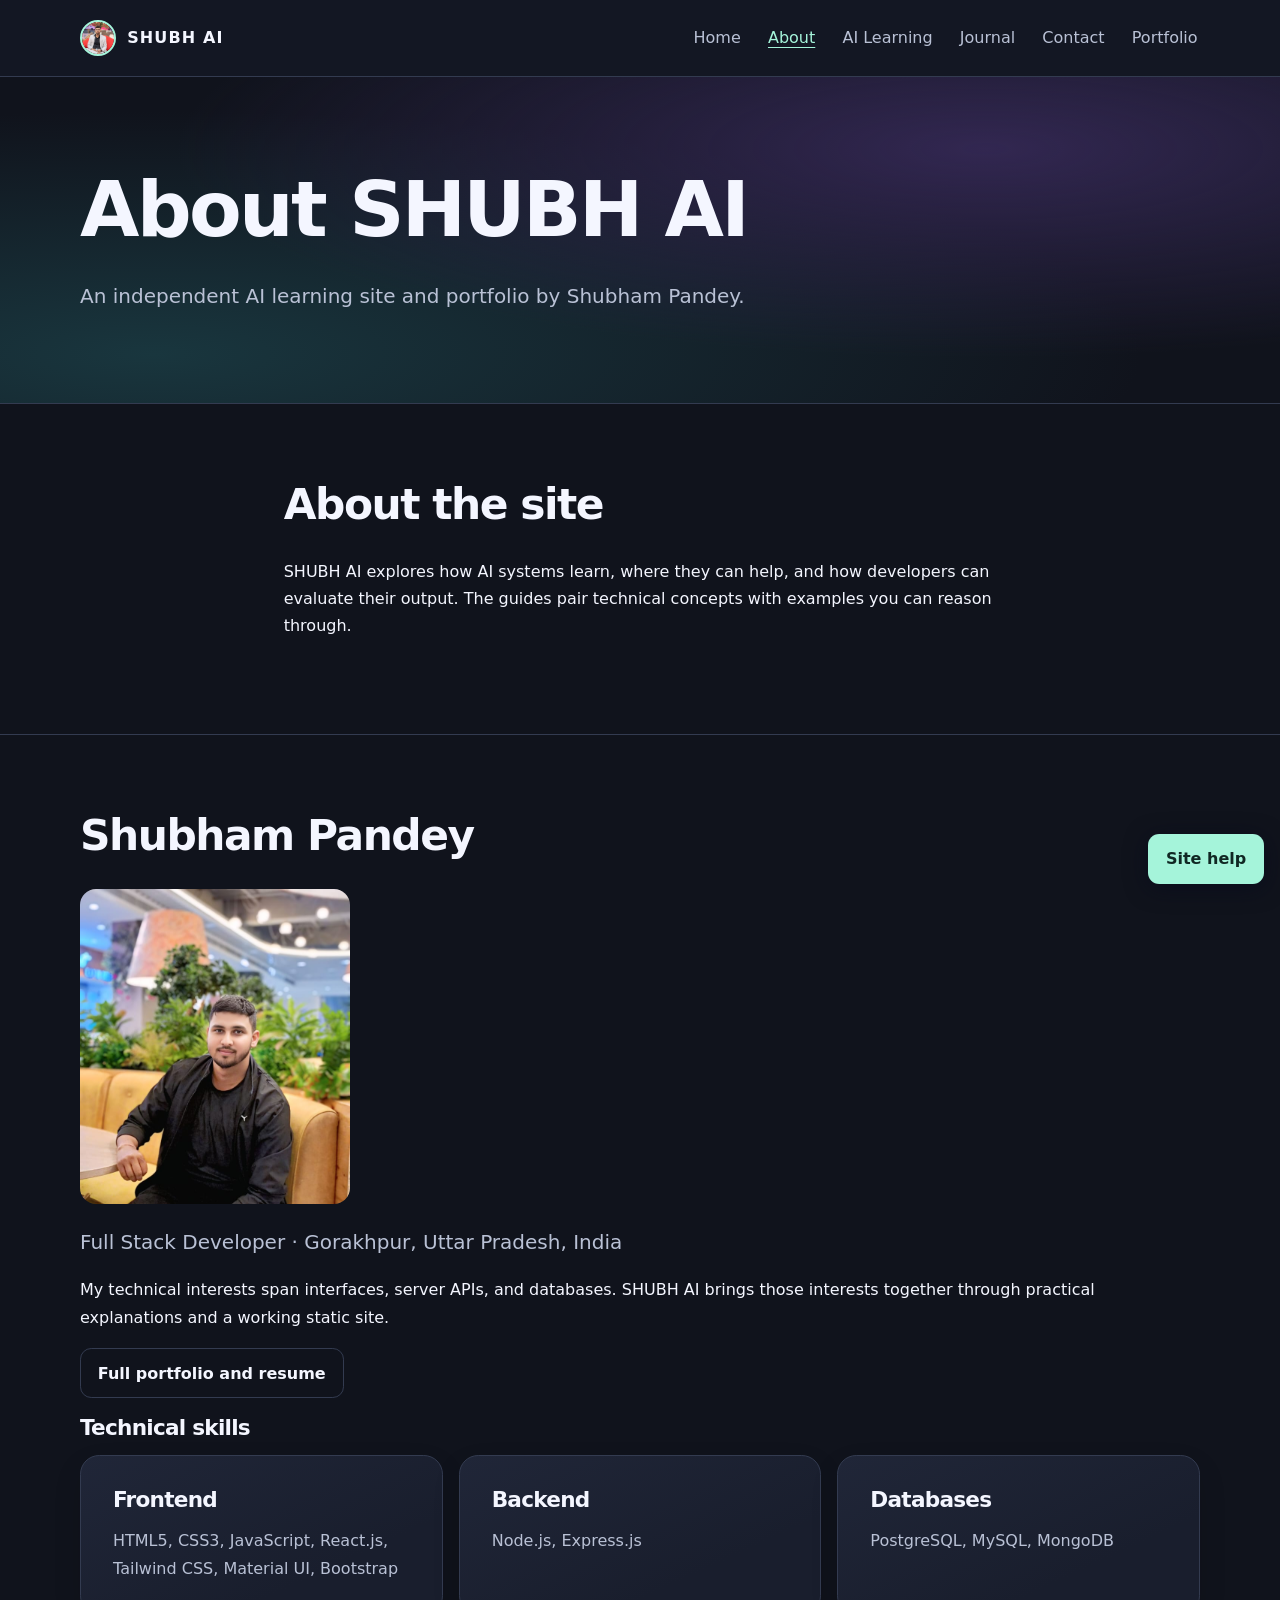
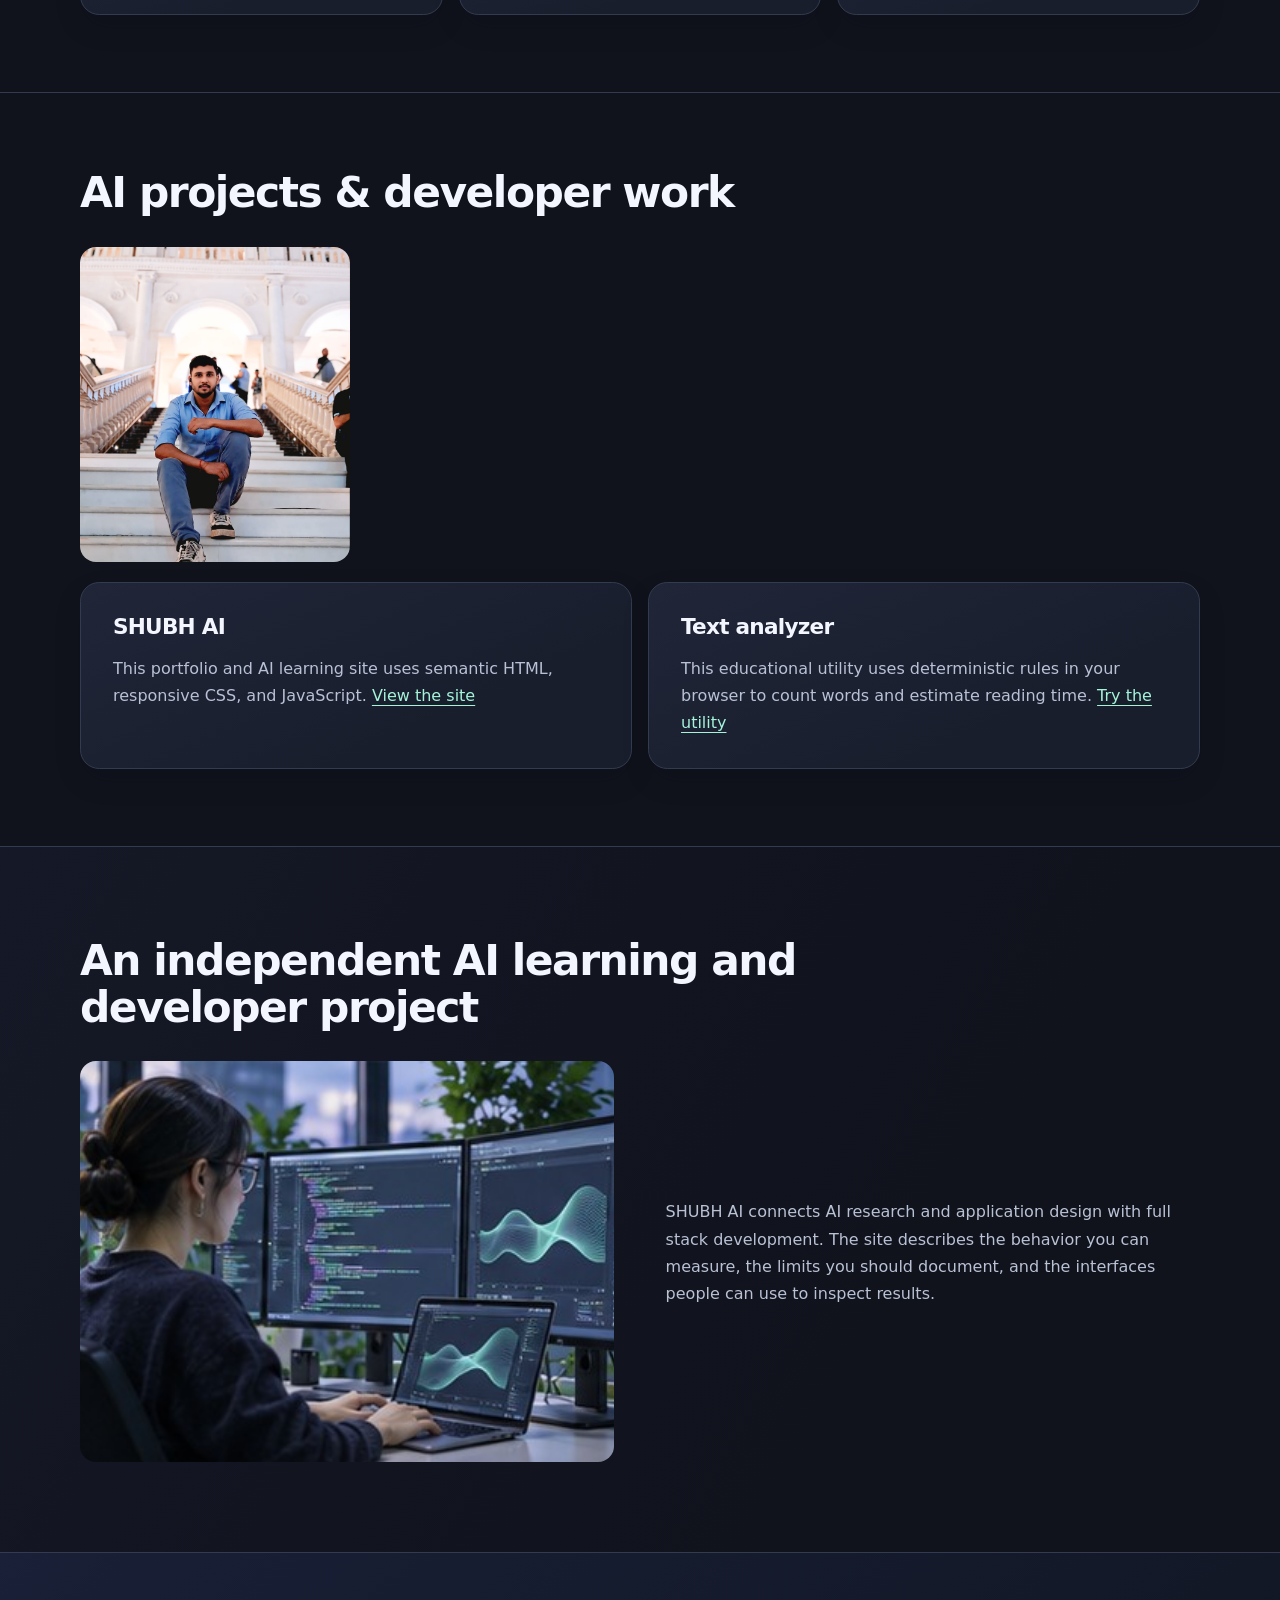
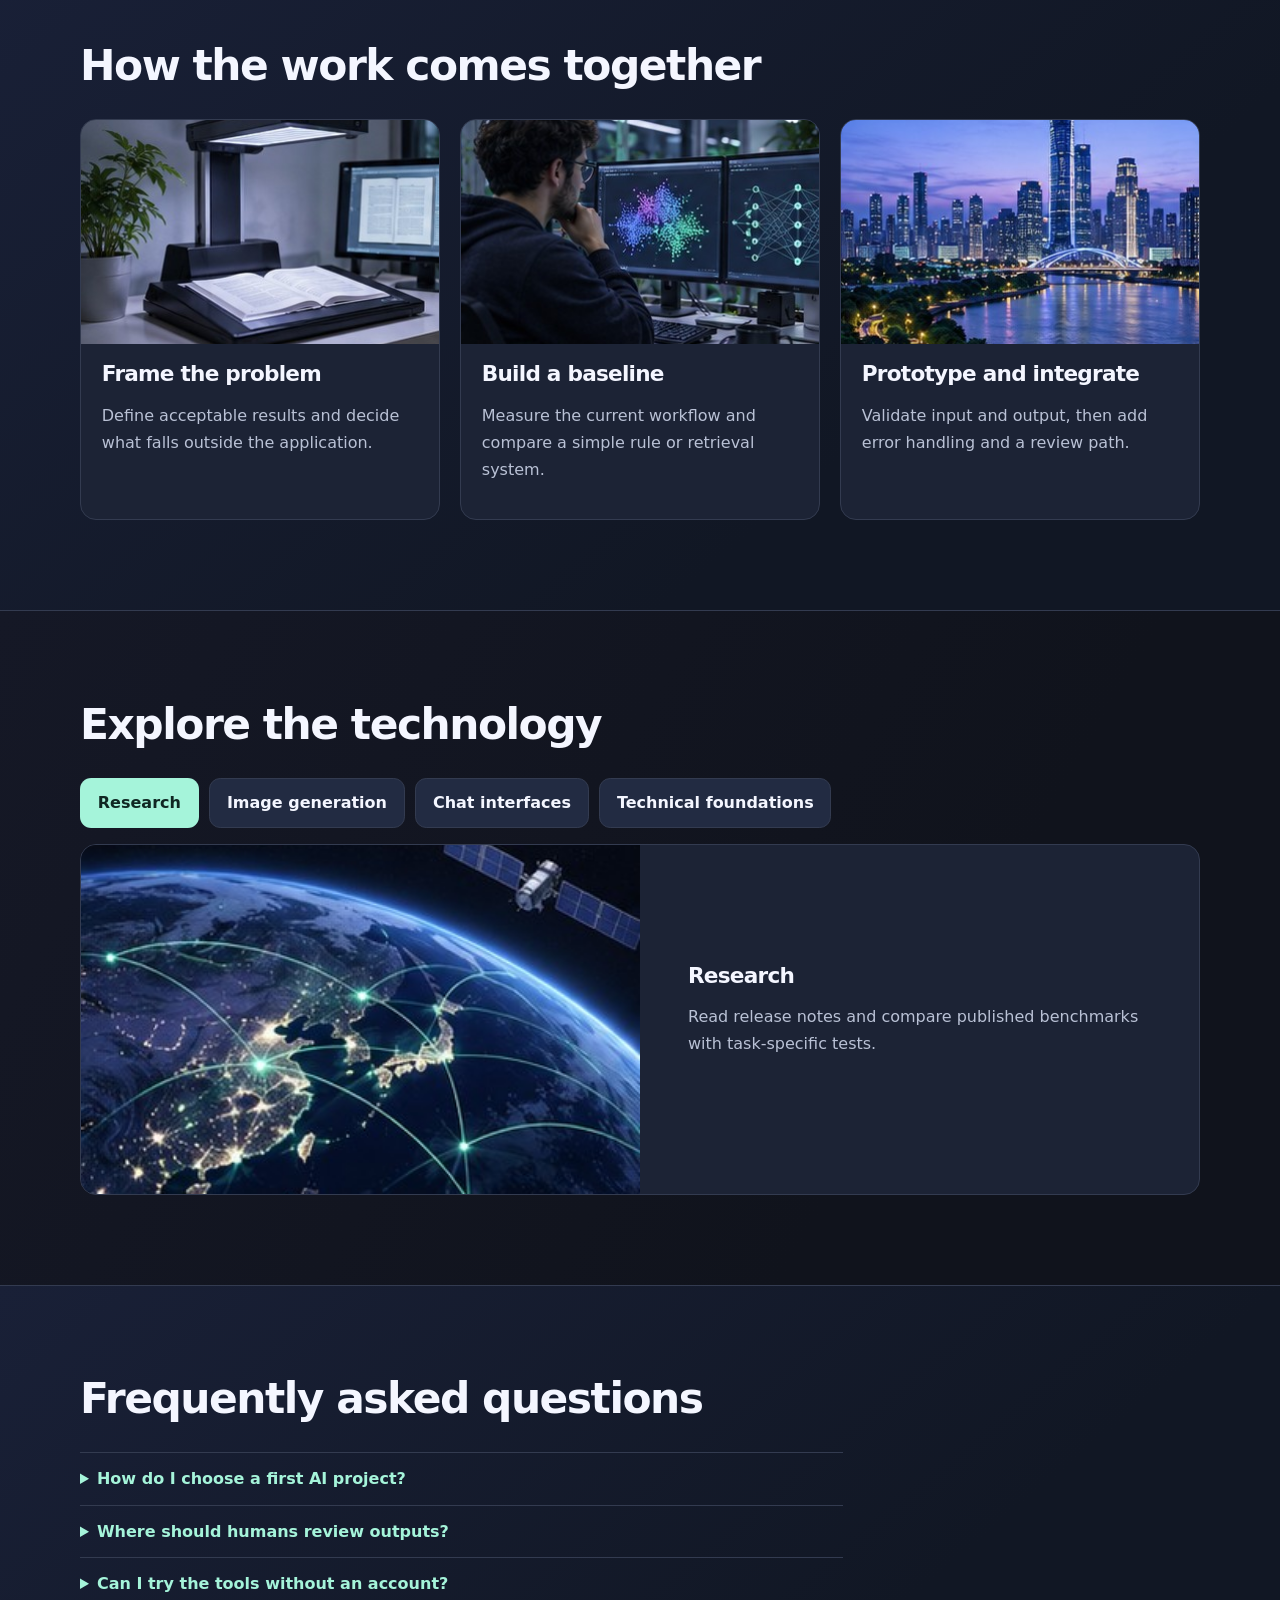
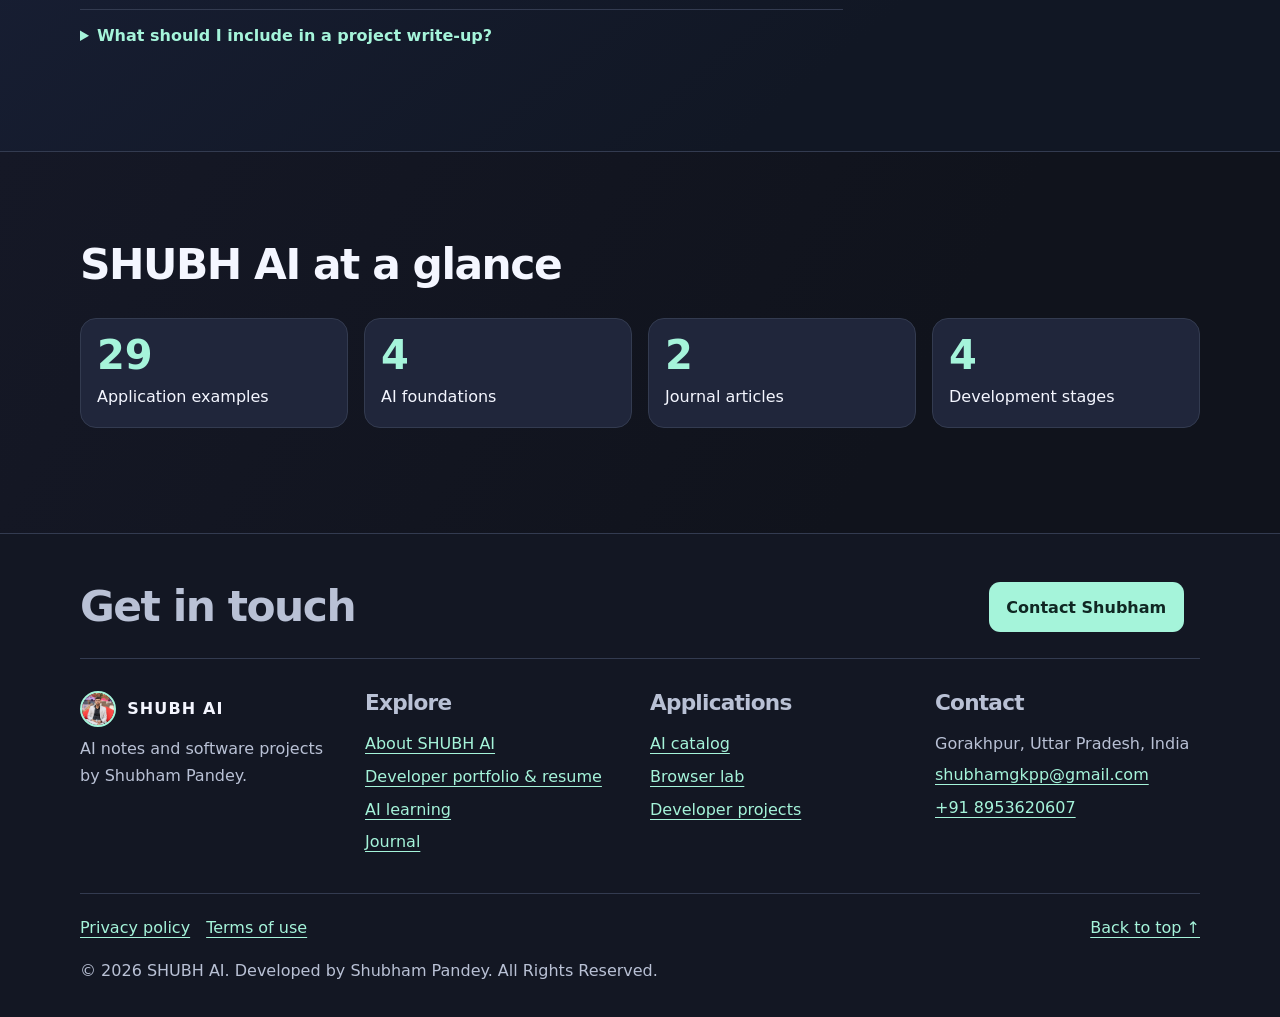
==== commit 3444c4c0: "Make site copy and help replies more natural" ====
--- a/about.html
+++ b/about.html
@@ -27,17 +27,17 @@
 <p class="lead">Full Stack Developer · Gorakhpur, Uttar Pradesh, India</p>
 <p>My technical interests span interfaces, server APIs, and databases. SHUBH AI brings those interests together through practical explanations and a working static site.</p>
 <p><a class="button secondary" href="portfolio.html">Full portfolio and resume</a></p><h3>Technical skills</h3><div class="grid"><article class="card"><h3>Frontend</h3><p>HTML5, CSS3, JavaScript, React.js, Tailwind CSS, Material UI, Bootstrap</p></article><article class="card"><h3>Backend</h3><p>Node.js, Express.js</p></article><article class="card"><h3>Databases</h3><p>PostgreSQL, MySQL, MongoDB</p></article></div></div></section><section class="section"><div class="wrap "><h2 id="projects">AI projects &amp; developer work</h2><img class="profile-photo portfolio-photo" src="assets/portfolio-photo.png" alt="Shubham Pandey seated on a staircase" loading="lazy"><div class="grid"><article class="card"><h3>SHUBH AI</h3><p>This portfolio and AI learning site uses semantic HTML, responsive CSS, and JavaScript. <a href="index.html">View the site</a></p></article><article class="card"><h3>Text analyzer</h3><p>This educational utility uses deterministic rules in your browser to count words and estimate reading time. <a href="ai-solutions.html#tools">Try the utility</a></p></article></div></div></section>
-  <section class="showcase "><div class="wrap"><h2>An independent AI learning and developer project</h2><div class="feature-split"><img class="editorial" src="assets/editorial-15.jpg" width="640" height="480" alt="" loading="lazy"><div><p>SHUBH AI connects AI research and application design with full stack development. The site describes the behavior you can measure, the limits you should document, and the interfaces people can use to inspect results.</p></div></div></div></section><section class="showcase "><div class="wrap"><h2>How the work comes together</h2><div class="feature-grid"><article class="feature-card" ><img class="editorial" src="assets/editorial-4.jpg" width="640" height="480" alt="" loading="lazy"><div><h3>Frame the problem</h3><p>Define acceptable results and decide what falls outside the application.</p></div></article><article class="feature-card" ><img class="editorial" src="assets/editorial-5.jpg" width="640" height="480" alt="" loading="lazy"><div><h3>Build a baseline</h3><p>Measure the current workflow and compare a simple rule or retrieval system.</p></div></article><article class="feature-card" ><img class="editorial" src="assets/editorial-6.jpg" width="640" height="480" alt="" loading="lazy"><div><h3>Prototype and integrate</h3><p>Validate input and output, then add error handling and a review path.</p></div></article></div></div></section><section class="showcase "><div class="wrap"><h2>Explore the technology</h2><div data-tabs><div class="tab-buttons" role="tablist" aria-label="Explore the technology" hidden><button type="button" id="about-tab-0" aria-controls="about-panel-0" role="tab" aria-selected="false">Research</button><button type="button" id="about-tab-1" aria-controls="about-panel-1" role="tab" aria-selected="false">Image generation</button><button type="button" id="about-tab-2" aria-controls="about-panel-2" role="tab" aria-selected="false">Chat interfaces</button><button type="button" id="about-tab-3" aria-controls="about-panel-3" role="tab" aria-selected="false">Technical foundations</button></div><div class="tab-panels"><div id="about-panel-0" aria-labelledby="about-tab-0" role="tabpanel"><article class="feature-card" ><img class="editorial" src="assets/editorial-9.jpg" width="640" height="480" alt="" loading="lazy"><div><h3>Research</h3><p>Read release notes and compare published benchmarks with task-specific tests.</p></div></article></div><div id="about-panel-1" aria-labelledby="about-tab-1" role="tabpanel"><article class="feature-card" ><img class="editorial" src="assets/editorial-10.jpg" width="640" height="480" alt="" loading="lazy"><div><h3>Image generation</h3><p>Explore prompt composition and check whether generated images meet a brief.</p></div></article></div><div id="about-panel-2" aria-labelledby="about-tab-2" role="tabpanel"><article class="feature-card" ><img class="editorial" src="assets/editorial-11.jpg" width="640" height="480" alt="" loading="lazy"><div><h3>Chat interfaces</h3><p>Use source-grounded responses and make uncertainty visible.</p></div></article></div><div id="about-panel-3" aria-labelledby="about-tab-3" role="tabpanel"><article class="feature-card" ><img class="editorial" src="assets/editorial-12.jpg" width="640" height="480" alt="" loading="lazy"><div><h3>Technical foundations</h3><p>Build accessible frontends, APIs with predictable errors, and queryable data models.</p></div></article></div></div></div></div></section><section class="showcase "><div class="wrap"><h2>Frequently asked questions</h2><div class="faq"><details><summary>How do I choose a first AI project?</summary><p>Pick a narrow task with examples you can verify. Measure a simple baseline before training or integrating a model.</p></details><details><summary>Where should humans review outputs?</summary><p>Add review wherever an incorrect decision could affect people, publish information, or change important records.</p></details><details><summary>Can I try the tools without an account?</summary><p>The text analyzer and the learning chat run locally in your browser.</p></details><details><summary>What should I include in a project write-up?</summary><p>Document the input data, baseline, evaluation split, limitations and examples of failures.</p></details></div></div></section><section class="showcase"><div class="wrap"><h2>Explore the site</h2><dl class="site-stats"><div><dt>Application examples</dt><dd>29</dd></div><div><dt>AI foundations</dt><dd>4</dd></div><div><dt>Journal articles</dt><dd>2</dd></div><div><dt>Development stages</dt><dd>4</dd></div></dl></div></section></main>
+  <section class="showcase "><div class="wrap"><h2>An independent AI learning and developer project</h2><div class="feature-split"><img class="editorial" src="assets/editorial-15.jpg" width="640" height="480" alt="" loading="lazy"><div><p>SHUBH AI connects AI research and application design with full stack development. The site describes the behavior you can measure, the limits you should document, and the interfaces people can use to inspect results.</p></div></div></div></section><section class="showcase "><div class="wrap"><h2>How the work comes together</h2><div class="feature-grid"><article class="feature-card" ><img class="editorial" src="assets/editorial-4.jpg" width="640" height="480" alt="" loading="lazy"><div><h3>Frame the problem</h3><p>Define acceptable results and decide what falls outside the application.</p></div></article><article class="feature-card" ><img class="editorial" src="assets/editorial-5.jpg" width="640" height="480" alt="" loading="lazy"><div><h3>Build a baseline</h3><p>Measure the current workflow and compare a simple rule or retrieval system.</p></div></article><article class="feature-card" ><img class="editorial" src="assets/editorial-6.jpg" width="640" height="480" alt="" loading="lazy"><div><h3>Prototype and integrate</h3><p>Validate input and output, then add error handling and a review path.</p></div></article></div></div></section><section class="showcase "><div class="wrap"><h2>Explore the technology</h2><div data-tabs><div class="tab-buttons" role="tablist" aria-label="Explore the technology" hidden><button type="button" id="about-tab-0" aria-controls="about-panel-0" role="tab" aria-selected="false">Research</button><button type="button" id="about-tab-1" aria-controls="about-panel-1" role="tab" aria-selected="false">Image generation</button><button type="button" id="about-tab-2" aria-controls="about-panel-2" role="tab" aria-selected="false">Chat interfaces</button><button type="button" id="about-tab-3" aria-controls="about-panel-3" role="tab" aria-selected="false">Technical foundations</button></div><div class="tab-panels"><div id="about-panel-0" aria-labelledby="about-tab-0" role="tabpanel"><article class="feature-card" ><img class="editorial" src="assets/editorial-9.jpg" width="640" height="480" alt="" loading="lazy"><div><h3>Research</h3><p>Read release notes and compare published benchmarks with task-specific tests.</p></div></article></div><div id="about-panel-1" aria-labelledby="about-tab-1" role="tabpanel"><article class="feature-card" ><img class="editorial" src="assets/editorial-10.jpg" width="640" height="480" alt="" loading="lazy"><div><h3>Image generation</h3><p>Explore prompt composition and check whether generated images meet a brief.</p></div></article></div><div id="about-panel-2" aria-labelledby="about-tab-2" role="tabpanel"><article class="feature-card" ><img class="editorial" src="assets/editorial-11.jpg" width="640" height="480" alt="" loading="lazy"><div><h3>Chat interfaces</h3><p>Use source-grounded responses and make uncertainty visible.</p></div></article></div><div id="about-panel-3" aria-labelledby="about-tab-3" role="tabpanel"><article class="feature-card" ><img class="editorial" src="assets/editorial-12.jpg" width="640" height="480" alt="" loading="lazy"><div><h3>Technical foundations</h3><p>Build accessible frontends, APIs with predictable errors, and queryable data models.</p></div></article></div></div></div></div></section><section class="showcase "><div class="wrap"><h2>Frequently asked questions</h2><div class="faq"><details><summary>How do I choose a first AI project?</summary><p>Pick a narrow task with examples you can verify. Measure a simple baseline before training or integrating a model.</p></details><details><summary>Where should humans review outputs?</summary><p>Add review wherever an incorrect decision could affect people, publish information, or change important records.</p></details><details><summary>Can I try the tools without an account?</summary><p>The text analyzer and the learning chat run locally in your browser.</p></details><details><summary>What should I include in a project write-up?</summary><p>Document the input data, baseline, evaluation split, limitations and examples of failures.</p></details></div></div></section><section class="showcase"><div class="wrap"><h2>SHUBH AI at a glance</h2><dl class="site-stats"><div><dt>Application examples</dt><dd>29</dd></div><div><dt>AI foundations</dt><dd>4</dd></div><div><dt>Journal articles</dt><dd>2</dd></div><div><dt>Development stages</dt><dd>4</dd></div></dl></div></section></main>
   <footer class="site-footer"><div class="wrap">
-<div class="footer-cta"><h2>Build something intelligent</h2><a class="button" href="contact.html">Contact Shubham</a></div>
-<div class="footer-grid"><div><a class="brand" href="index.html"><img class="portrait-logo" src="assets/brand-photo.png" width="36" height="36" alt=""> SHUBH AI</a><p>Independent AI learning and full stack development.</p></div>
+<div class="footer-cta"><h2>Get in touch</h2><a class="button" href="contact.html">Contact Shubham</a></div>
+<div class="footer-grid"><div><a class="brand" href="index.html"><img class="portrait-logo" src="assets/brand-photo.png" width="36" height="36" alt=""> SHUBH AI</a><p>AI notes and software projects by Shubham Pandey.</p></div>
 <div><h3>Explore</h3><a href="about.html">About SHUBH AI</a><a href="portfolio.html">Developer portfolio &amp; resume</a><a href="ai-solutions.html">AI learning</a><a href="blog.html">Journal</a></div>
 <div><h3>Applications</h3><a href="ai-solutions.html#catalog">AI catalog</a><a href="ai-solutions.html#tools">Browser lab</a><a href="about.html#projects">Developer projects</a></div>
 <div><h3>Contact</h3><p>Gorakhpur, Uttar Pradesh, India</p><a href="mailto:shubhamgkpp@gmail.com">shubhamgkpp@gmail.com</a><a href="tel:+918953620607">+91 8953620607</a></div></div>
-<div class="footer-bottom"><a class="back-top" href="#top">Back to top ↑</a><a href="privacy-policy.html">Privacy policy</a><a href="term-services.html">Terms of use</a><p>© 2026 SHUBH AI. Developed by Shubham Pandey. All Rights Reserved.</p></div></div></footer><button type="button" class="chat-launch" aria-controls="learning-chat" aria-expanded="false" hidden>AI learning chat</button>
+<div class="footer-bottom"><a class="back-top" href="#top">Back to top ↑</a><a href="privacy-policy.html">Privacy policy</a><a href="term-services.html">Terms of use</a><p>© 2026 SHUBH AI. Developed by Shubham Pandey. All Rights Reserved.</p></div></div></footer><button type="button" class="chat-launch" aria-controls="learning-chat" aria-expanded="false" hidden>Site help</button>
 <section class="chat-panel" id="learning-chat" aria-labelledby="chat-title" hidden>
-<div class="chat-heading"><h2 id="chat-title">AI learning chat</h2><button type="button" data-chat-close aria-label="Close chat">×</button></div>
-<p>Ask about SHUBH AI, Shubham, projects, or contact details. General questions are skipped.</p><div class="chat-history" role="log" aria-live="polite"></div>
-<form id="chat-form"><label for="chat-query">Ask about an AI topic</label><input id="chat-query" name="query" required maxlength="180" placeholder="Try: How can I contact Shubham?"><button>Send</button></form></section>
+<div class="chat-heading"><h2 id="chat-title">Site help</h2><button type="button" data-chat-close aria-label="Close chat">×</button></div>
+<p>Looking for my resume, projects, or contact details? Ask here.</p><div class="chat-history" role="log" aria-live="polite"></div>
+<form id="chat-form"><label for="chat-query">Ask about an AI topic</label><input id="chat-query" name="query" required maxlength="180" placeholder="Where can I download your resume?"><button>Send</button></form></section>
 </body>
 </html>
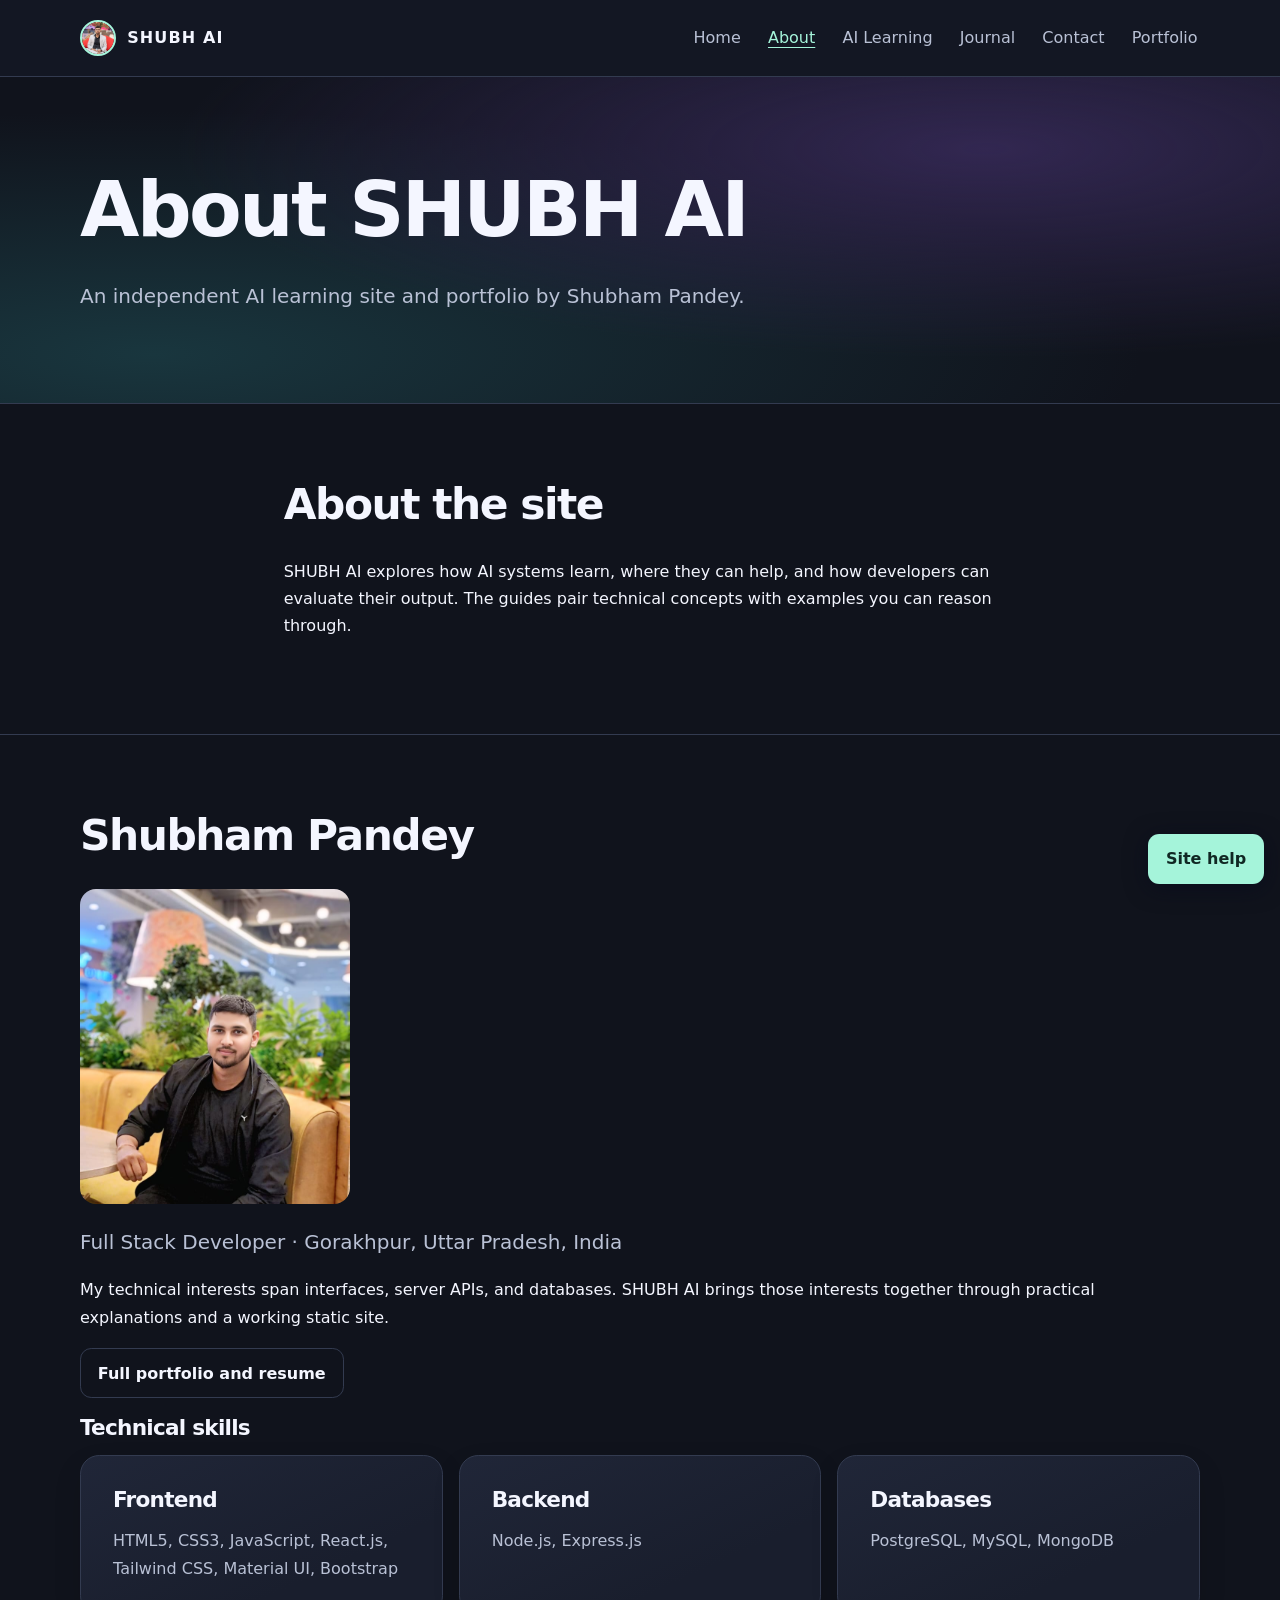
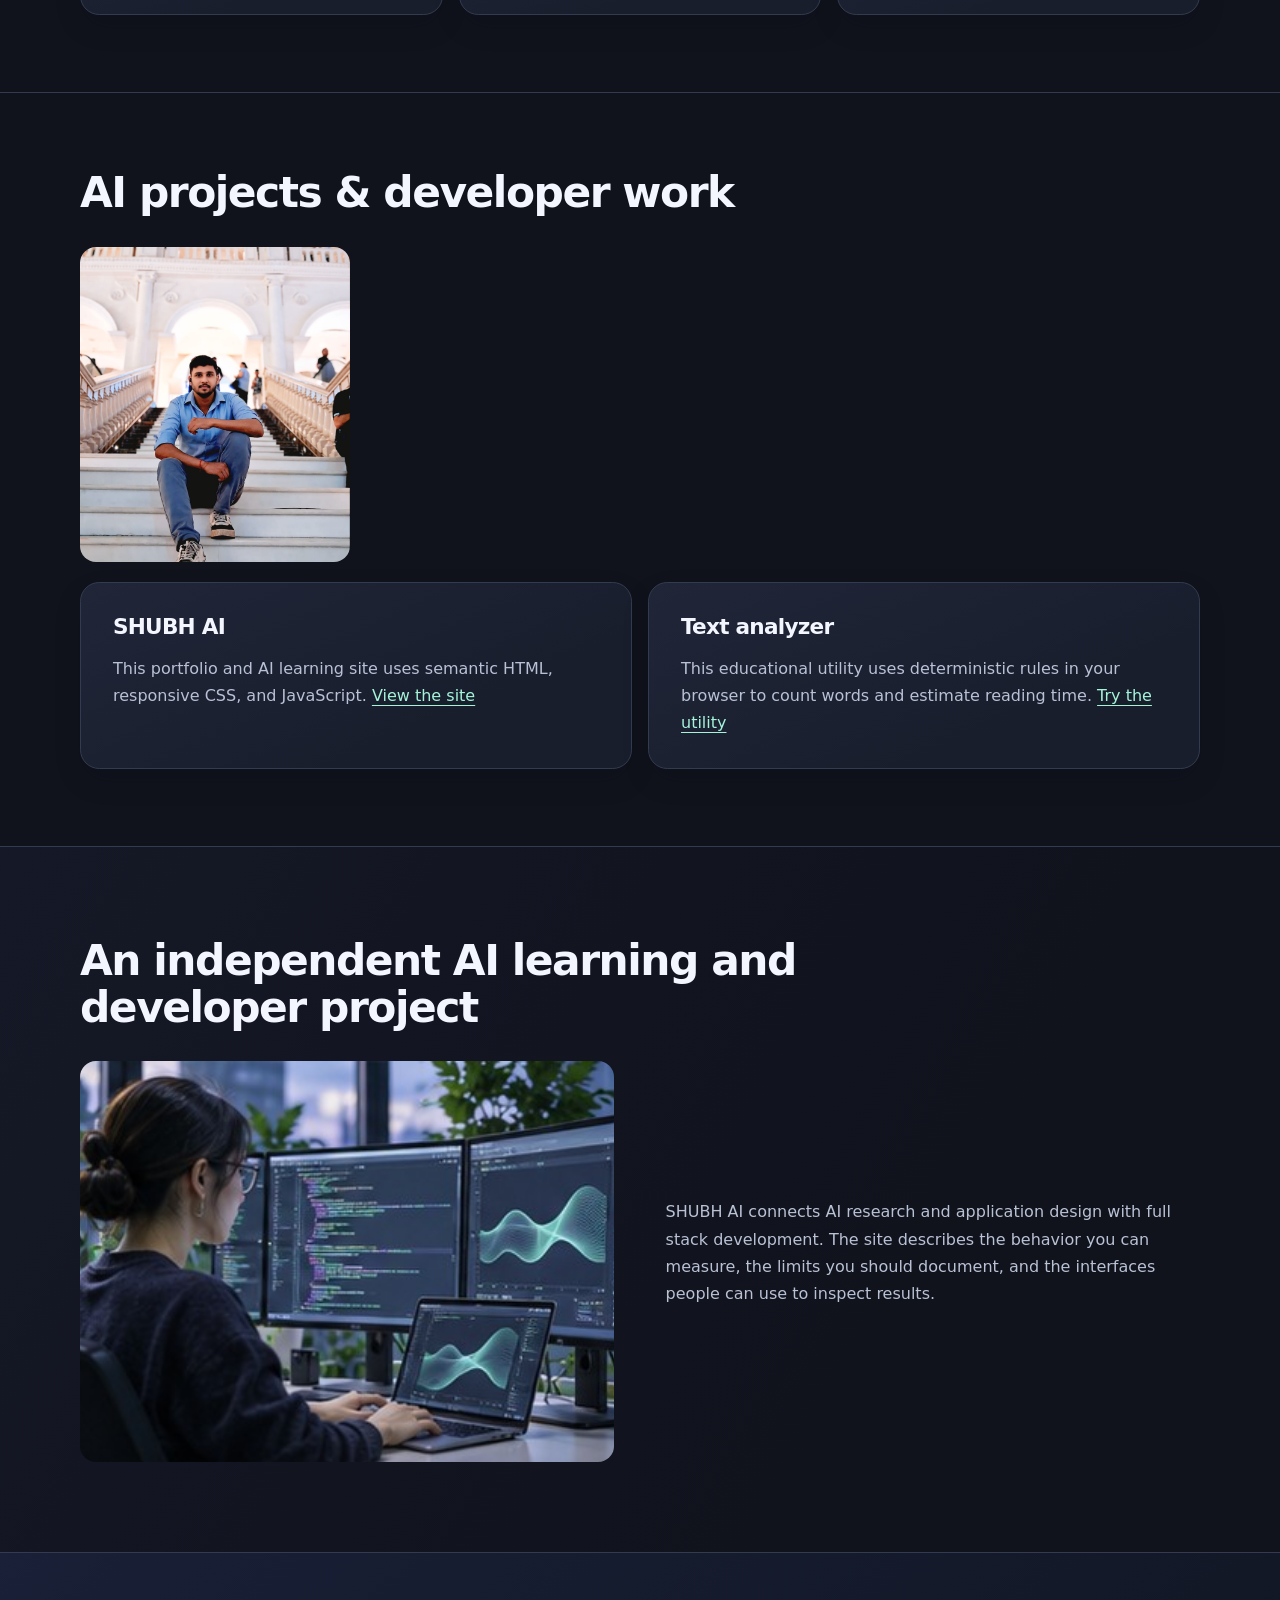
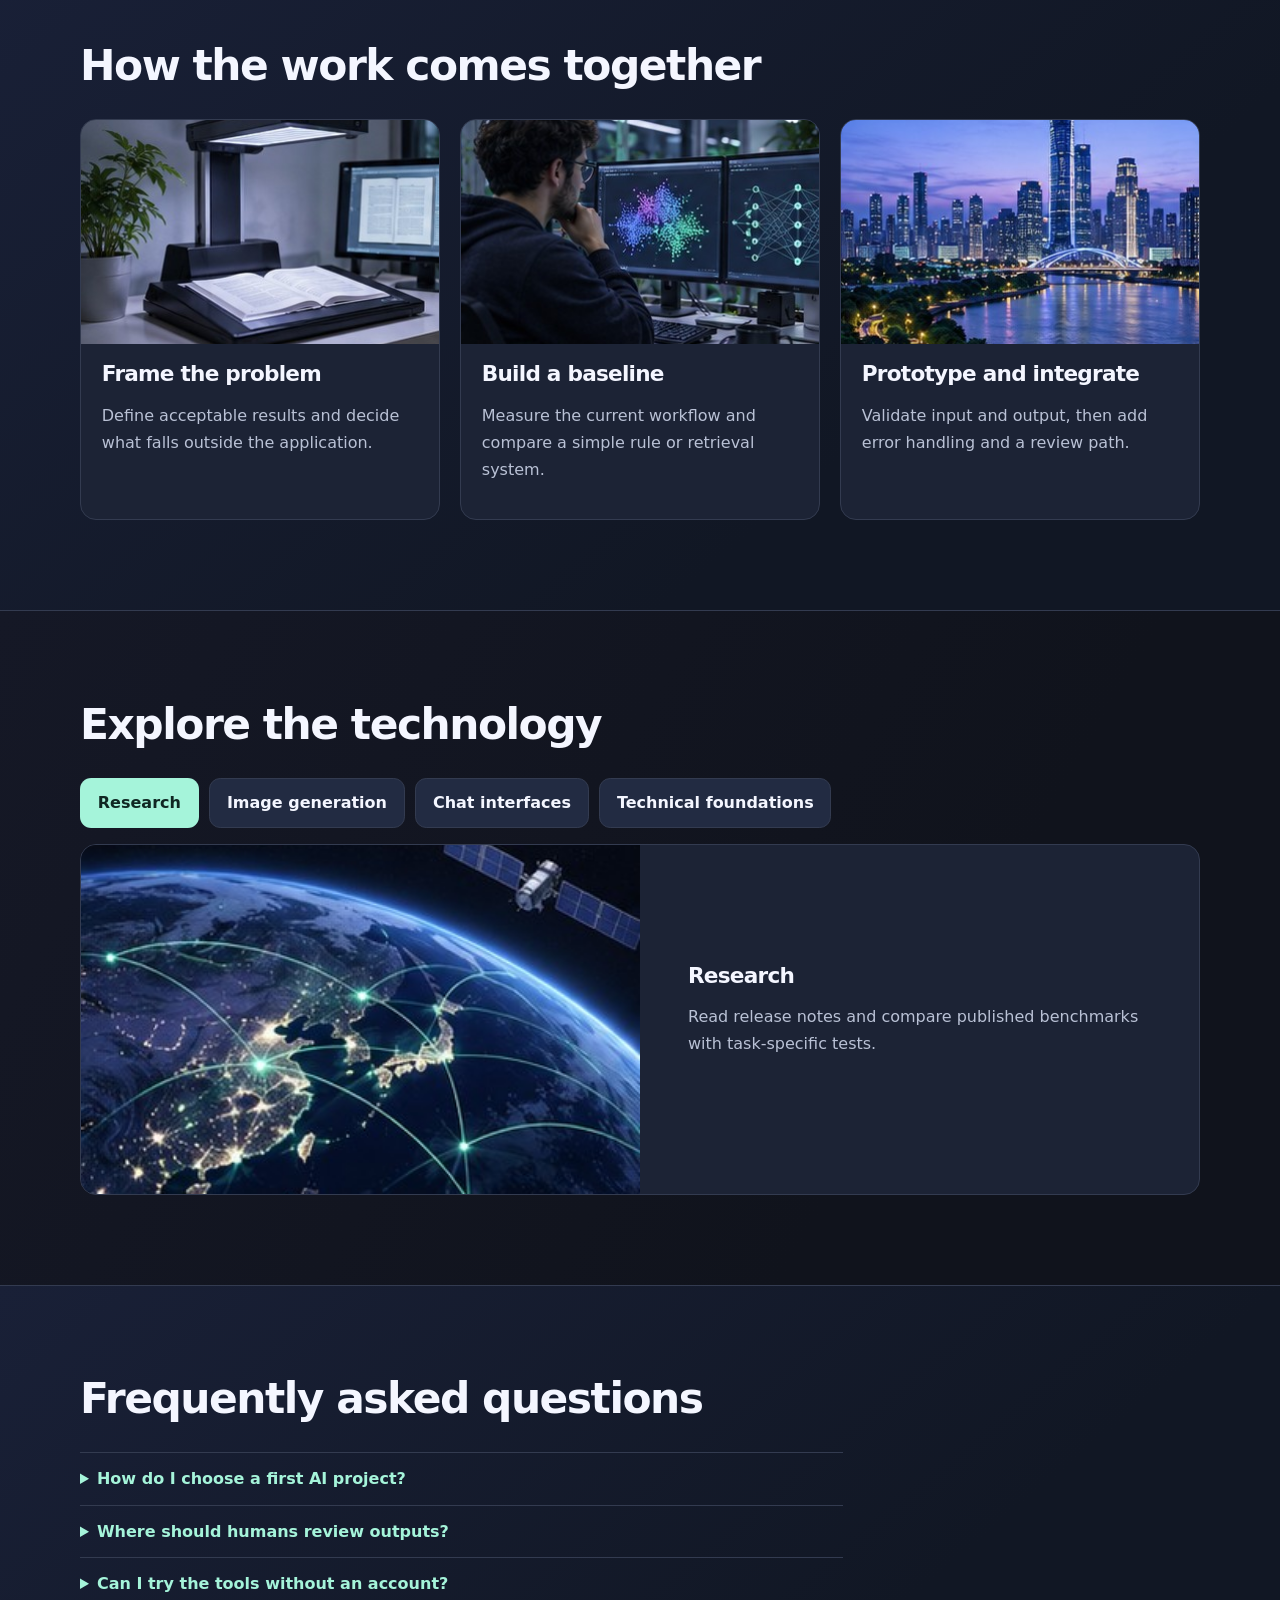
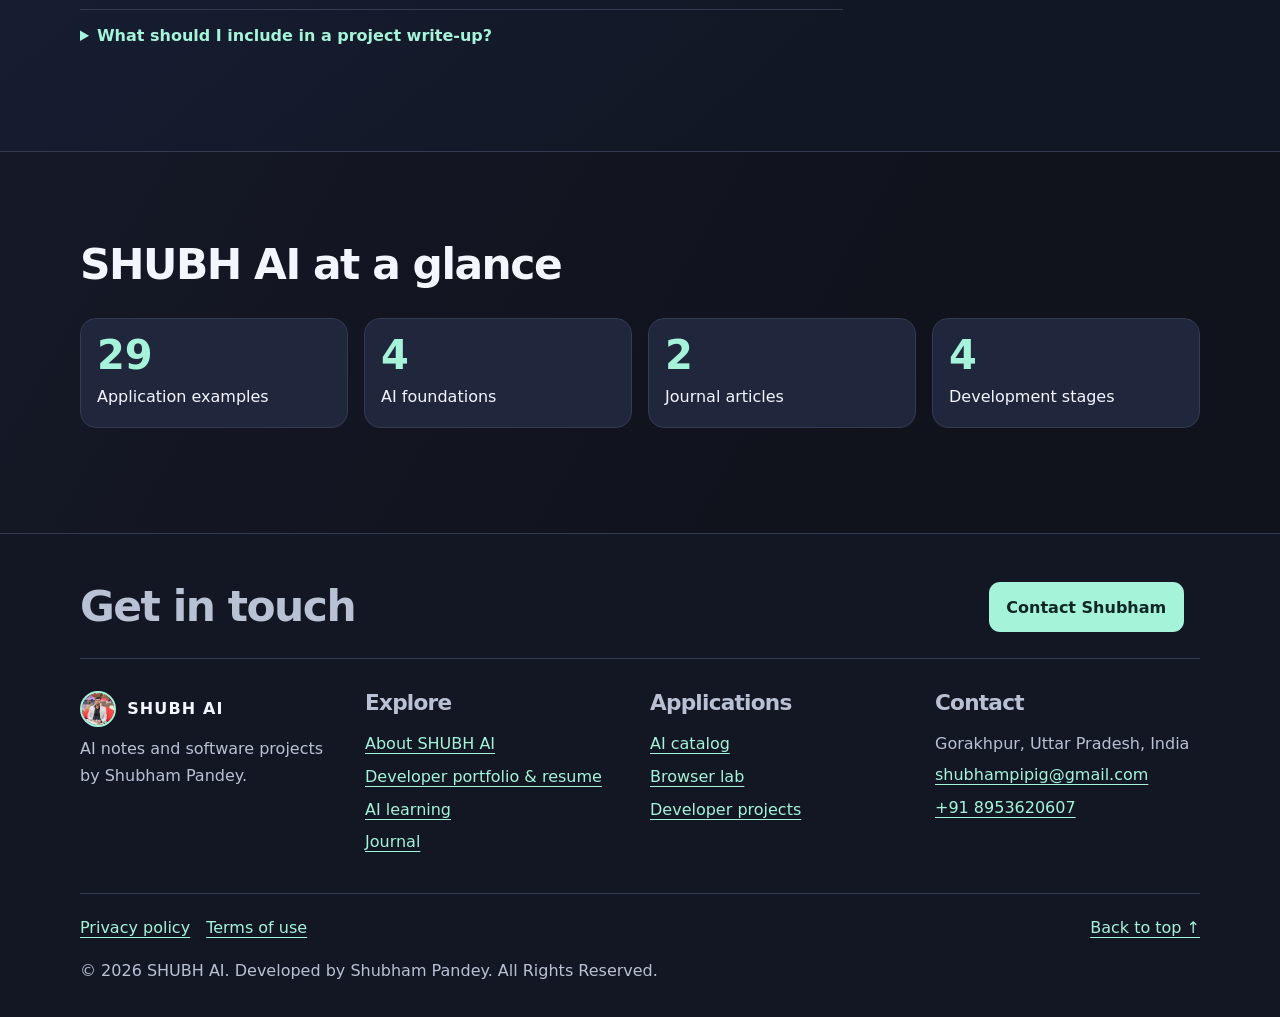
==== commit ad683f19: "Update SHUBH AI contact email" ====
--- a/about.html
+++ b/about.html
@@ -33,7 +33,7 @@
 <div class="footer-grid"><div><a class="brand" href="index.html"><img class="portrait-logo" src="assets/brand-photo.png" width="36" height="36" alt=""> SHUBH AI</a><p>AI notes and software projects by Shubham Pandey.</p></div>
 <div><h3>Explore</h3><a href="about.html">About SHUBH AI</a><a href="portfolio.html">Developer portfolio &amp; resume</a><a href="ai-solutions.html">AI learning</a><a href="blog.html">Journal</a></div>
 <div><h3>Applications</h3><a href="ai-solutions.html#catalog">AI catalog</a><a href="ai-solutions.html#tools">Browser lab</a><a href="about.html#projects">Developer projects</a></div>
-<div><h3>Contact</h3><p>Gorakhpur, Uttar Pradesh, India</p><a href="mailto:shubhamgkpp@gmail.com">shubhamgkpp@gmail.com</a><a href="tel:+918953620607">+91 8953620607</a></div></div>
+<div><h3>Contact</h3><p>Gorakhpur, Uttar Pradesh, India</p><a href="mailto:shubhampipig@gmail.com">shubhampipig@gmail.com</a><a href="tel:+918953620607">+91 8953620607</a></div></div>
 <div class="footer-bottom"><a class="back-top" href="#top">Back to top ↑</a><a href="privacy-policy.html">Privacy policy</a><a href="term-services.html">Terms of use</a><p>© 2026 SHUBH AI. Developed by Shubham Pandey. All Rights Reserved.</p></div></div></footer><button type="button" class="chat-launch" aria-controls="learning-chat" aria-expanded="false" hidden>Site help</button>
 <section class="chat-panel" id="learning-chat" aria-labelledby="chat-title" hidden>
 <div class="chat-heading"><h2 id="chat-title">Site help</h2><button type="button" data-chat-close aria-label="Close chat">×</button></div>
--- a/assets/site.css
+++ b/assets/site.css
@@ -104,8 +104,13 @@
 .rail-controls{display:flex;justify-content:flex-end;gap:.5rem;margin-top:1rem}
 .rail-controls button{min-width:46px;padding:.4rem .75rem;font-size:1.35rem}
 .featured .rail{grid-auto-columns:100%}
-.hero-slide{display:grid;align-items:end;min-height:clamp(315px,36vw,460px);padding:clamp(1.4rem,5vw,4rem);border:1px solid var(--border);border-radius:1rem;background:linear-gradient(90deg,#101426f5,#101426a0 57%,#10142625),var(--hero-image) center/cover no-repeat}
+.hero-slide{display:grid;align-items:end;min-height:clamp(315px,36vw,460px);padding:clamp(1.4rem,5vw,4rem);border:1px solid var(--border);border-radius:1rem;position:relative;isolation:isolate;overflow:hidden;background:#192033}
+.hero-slide-image,.hero-slide::before{position:absolute;inset:0;width:100%;height:100%}
+.hero-slide-image{z-index:-2;object-fit:cover}
+.hero-slide::before{content:"";z-index:-1;background:linear-gradient(90deg,#101426ee 0%,#101426a0 43%,#10142615 86%)}
+.hero-slide-portrait .hero-slide-image{object-position:center 37%}
 .hero-slide p{max-width:45ch}
+@media(max-width:680px){.hero-slide::before{background:linear-gradient(0deg,#101426f2 0%,#10142685 57%,#10142614 100%)}}
 .section-link{margin-top:1.5rem}
 .faq,.article-notes{max-width:75ch}
 details{border-top:1px solid var(--border);padding:.75rem 0}
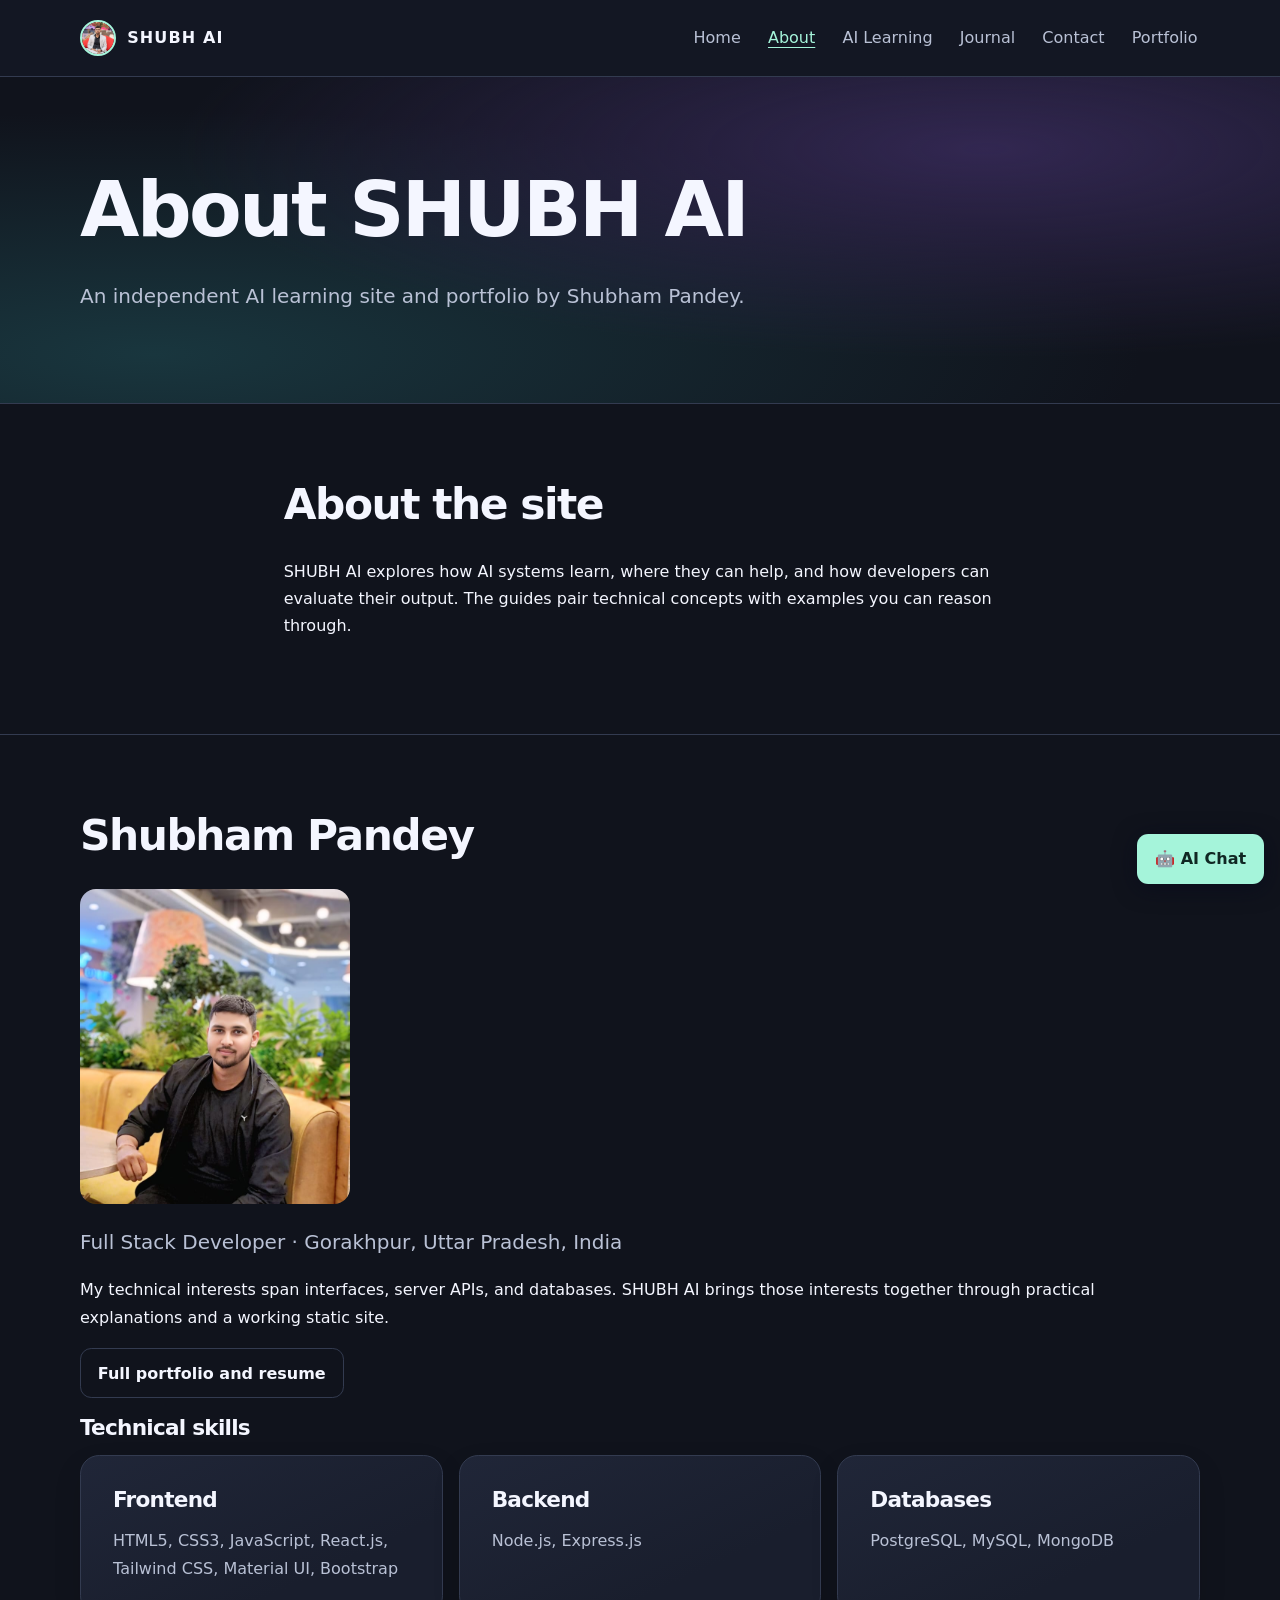
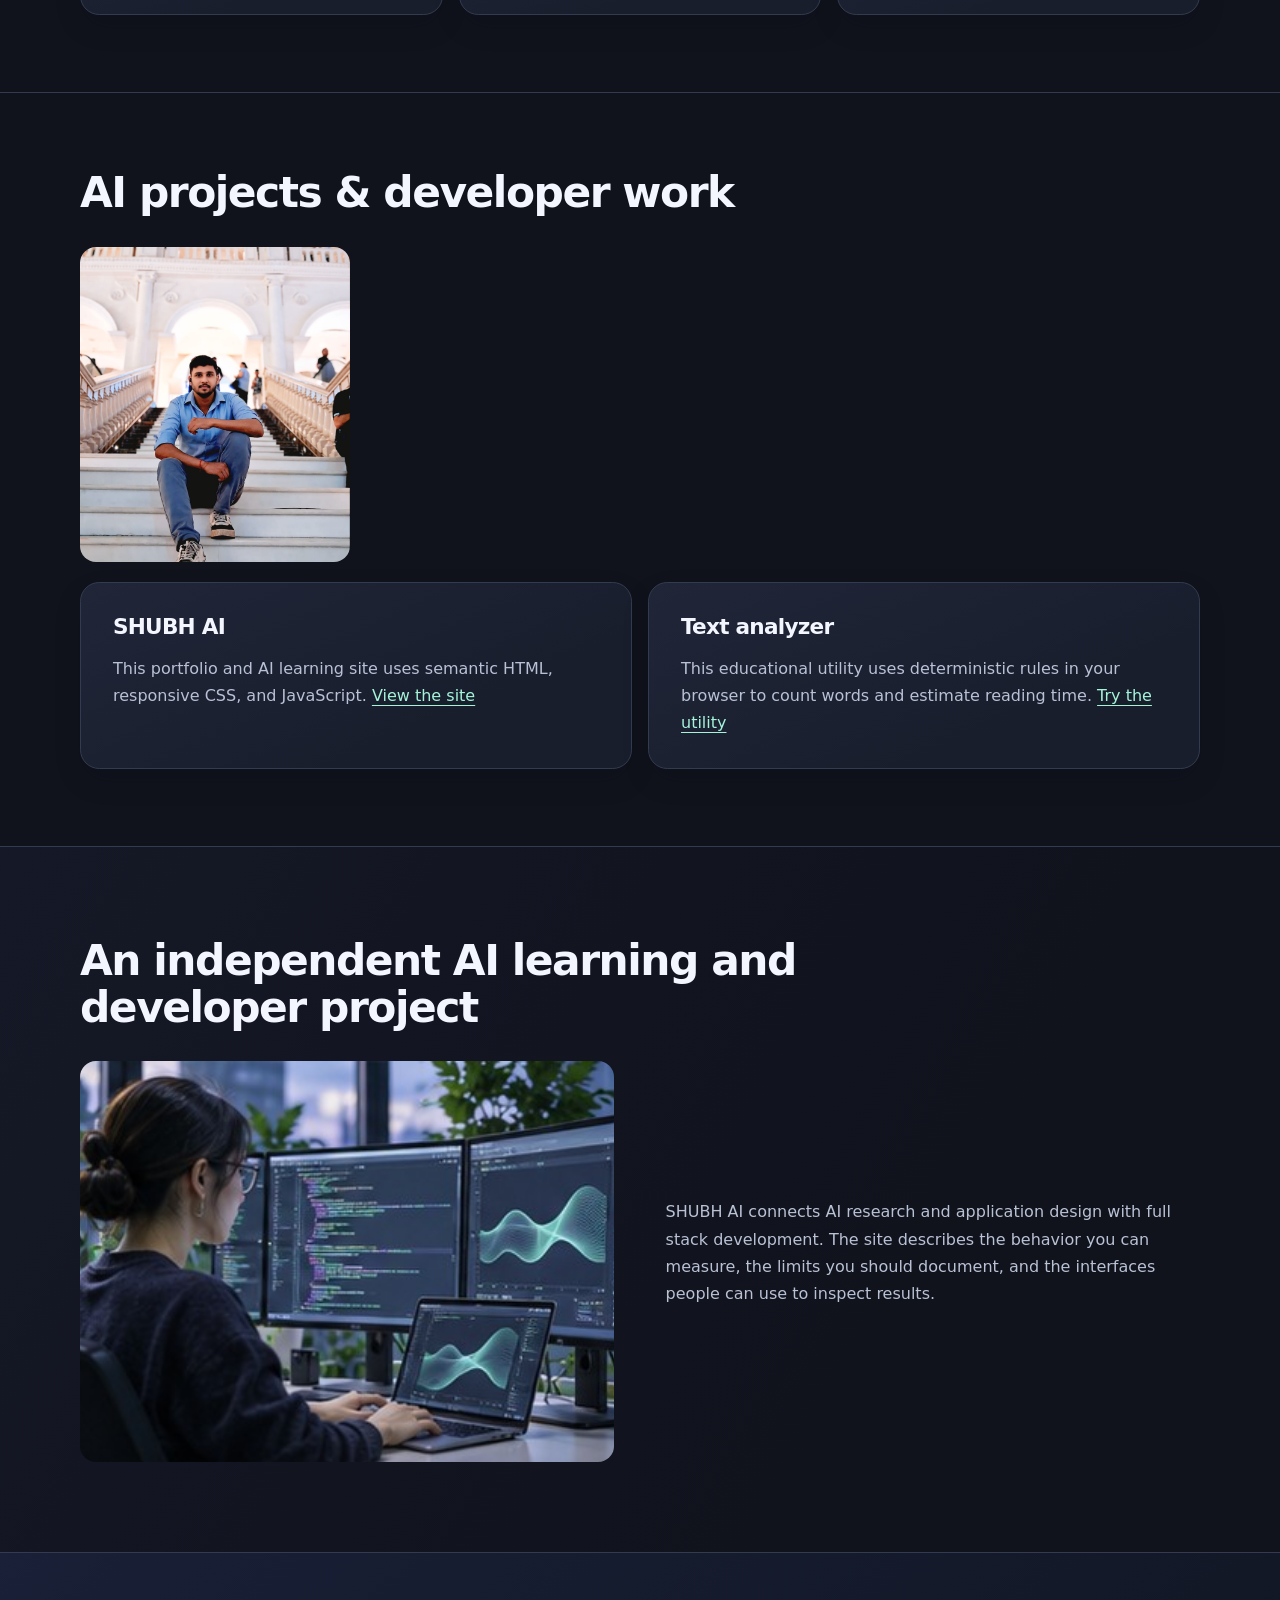
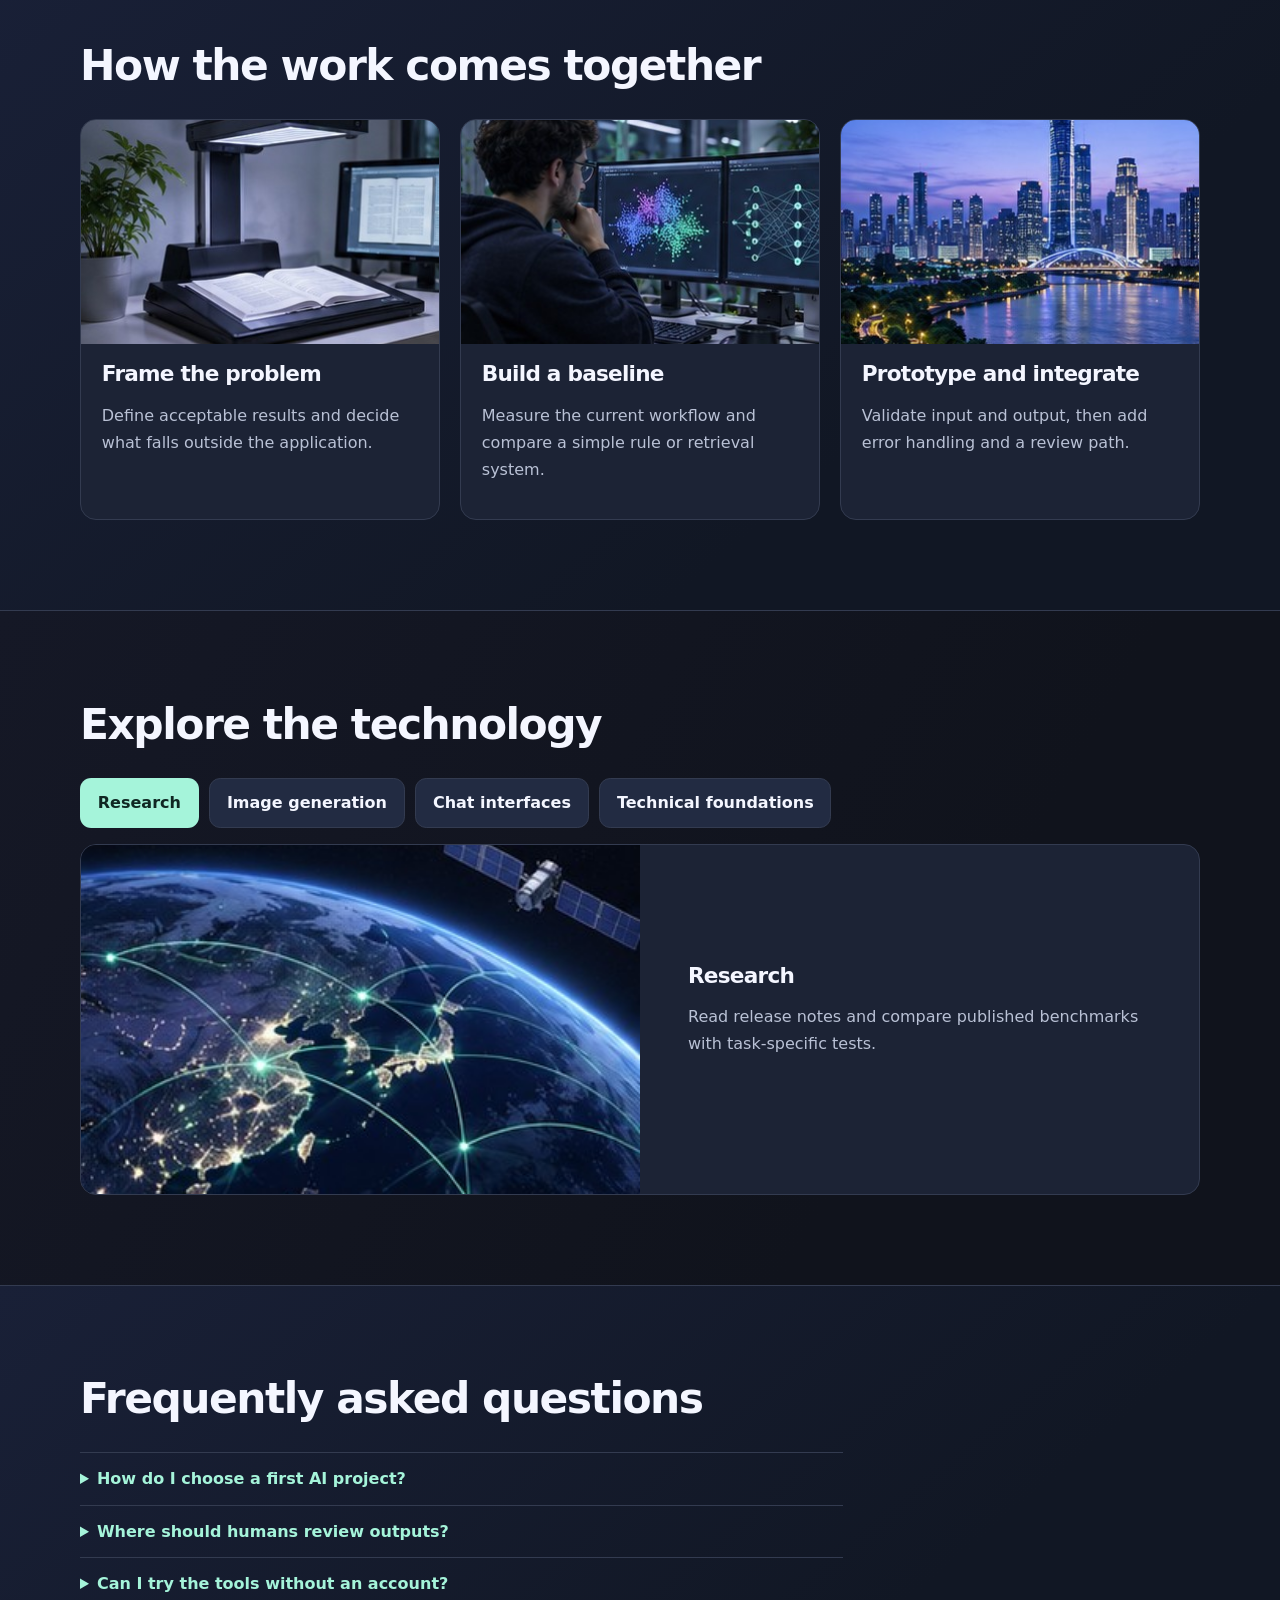
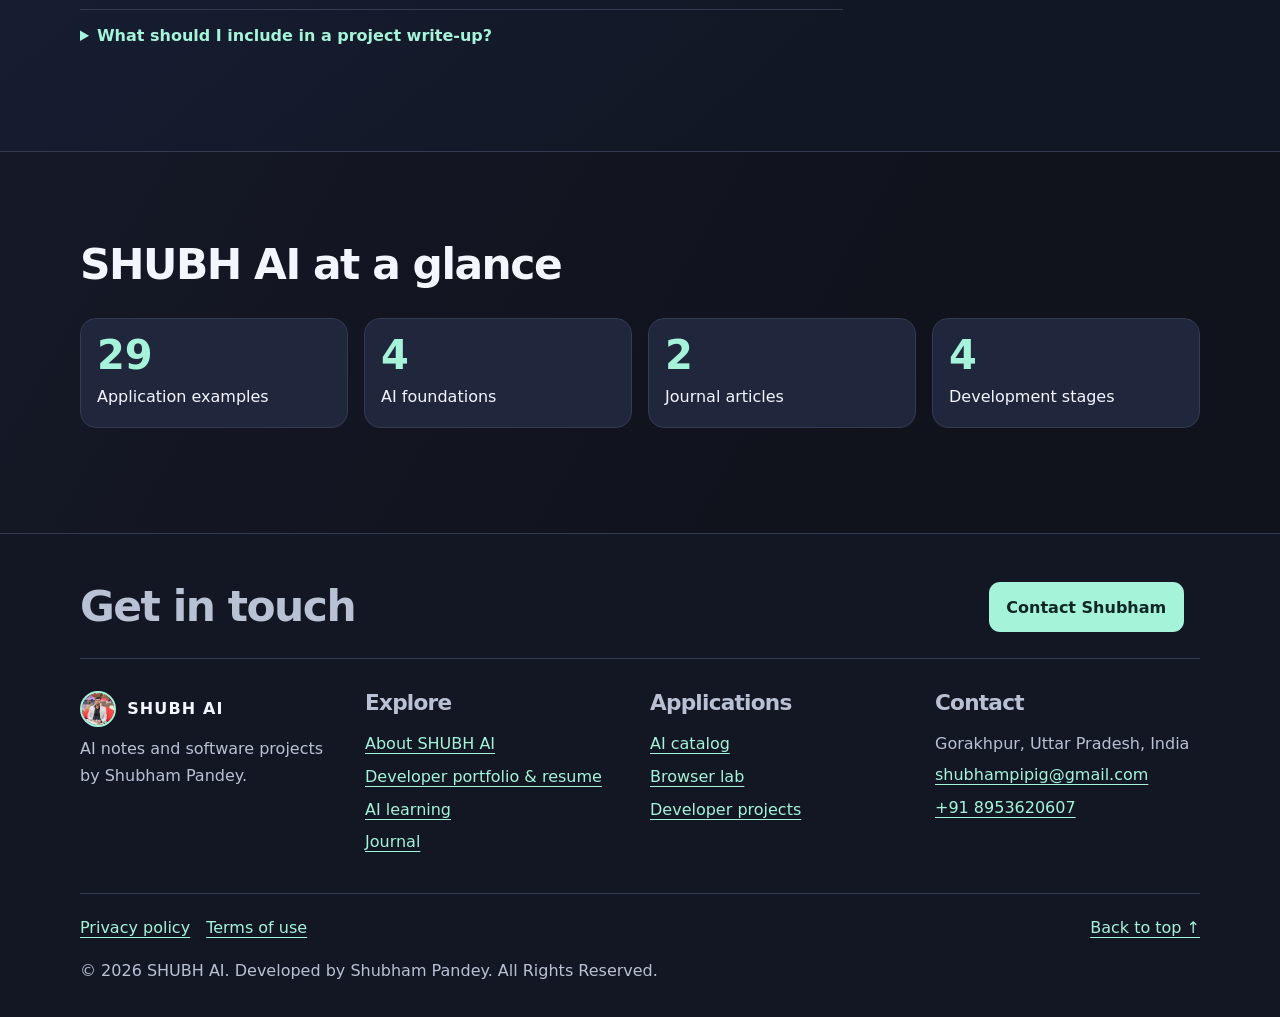
==== commit e580ed60: "Give site chat a robot emoji label" ====
--- a/about.html
+++ b/about.html
@@ -34,9 +34,9 @@
 <div><h3>Explore</h3><a href="about.html">About SHUBH AI</a><a href="portfolio.html">Developer portfolio &amp; resume</a><a href="ai-solutions.html">AI learning</a><a href="blog.html">Journal</a></div>
 <div><h3>Applications</h3><a href="ai-solutions.html#catalog">AI catalog</a><a href="ai-solutions.html#tools">Browser lab</a><a href="about.html#projects">Developer projects</a></div>
 <div><h3>Contact</h3><p>Gorakhpur, Uttar Pradesh, India</p><a href="mailto:shubhampipig@gmail.com">shubhampipig@gmail.com</a><a href="tel:+918953620607">+91 8953620607</a></div></div>
-<div class="footer-bottom"><a class="back-top" href="#top">Back to top ↑</a><a href="privacy-policy.html">Privacy policy</a><a href="term-services.html">Terms of use</a><p>© 2026 SHUBH AI. Developed by Shubham Pandey. All Rights Reserved.</p></div></div></footer><button type="button" class="chat-launch" aria-controls="learning-chat" aria-expanded="false" hidden>Site help</button>
+<div class="footer-bottom"><a class="back-top" href="#top">Back to top ↑</a><a href="privacy-policy.html">Privacy policy</a><a href="term-services.html">Terms of use</a><p>© 2026 SHUBH AI. Developed by Shubham Pandey. All Rights Reserved.</p></div></div></footer><button type="button" class="chat-launch" aria-controls="learning-chat" aria-expanded="false" hidden><span aria-hidden="true">&#129302;</span> AI Chat</button>
 <section class="chat-panel" id="learning-chat" aria-labelledby="chat-title" hidden>
-<div class="chat-heading"><h2 id="chat-title">Site help</h2><button type="button" data-chat-close aria-label="Close chat">×</button></div>
+<div class="chat-heading"><h2 id="chat-title"><span aria-hidden="true">&#129302;</span> SHUBH AI Chat</h2><button type="button" data-chat-close aria-label="Close chat">×</button></div>
 <p>Looking for my resume, projects, or contact details? Ask here.</p><div class="chat-history" role="log" aria-live="polite"></div>
 <form id="chat-form"><label for="chat-query">Ask about an AI topic</label><input id="chat-query" name="query" required maxlength="180" placeholder="Where can I download your resume?"><button>Send</button></form></section>
 </body>
